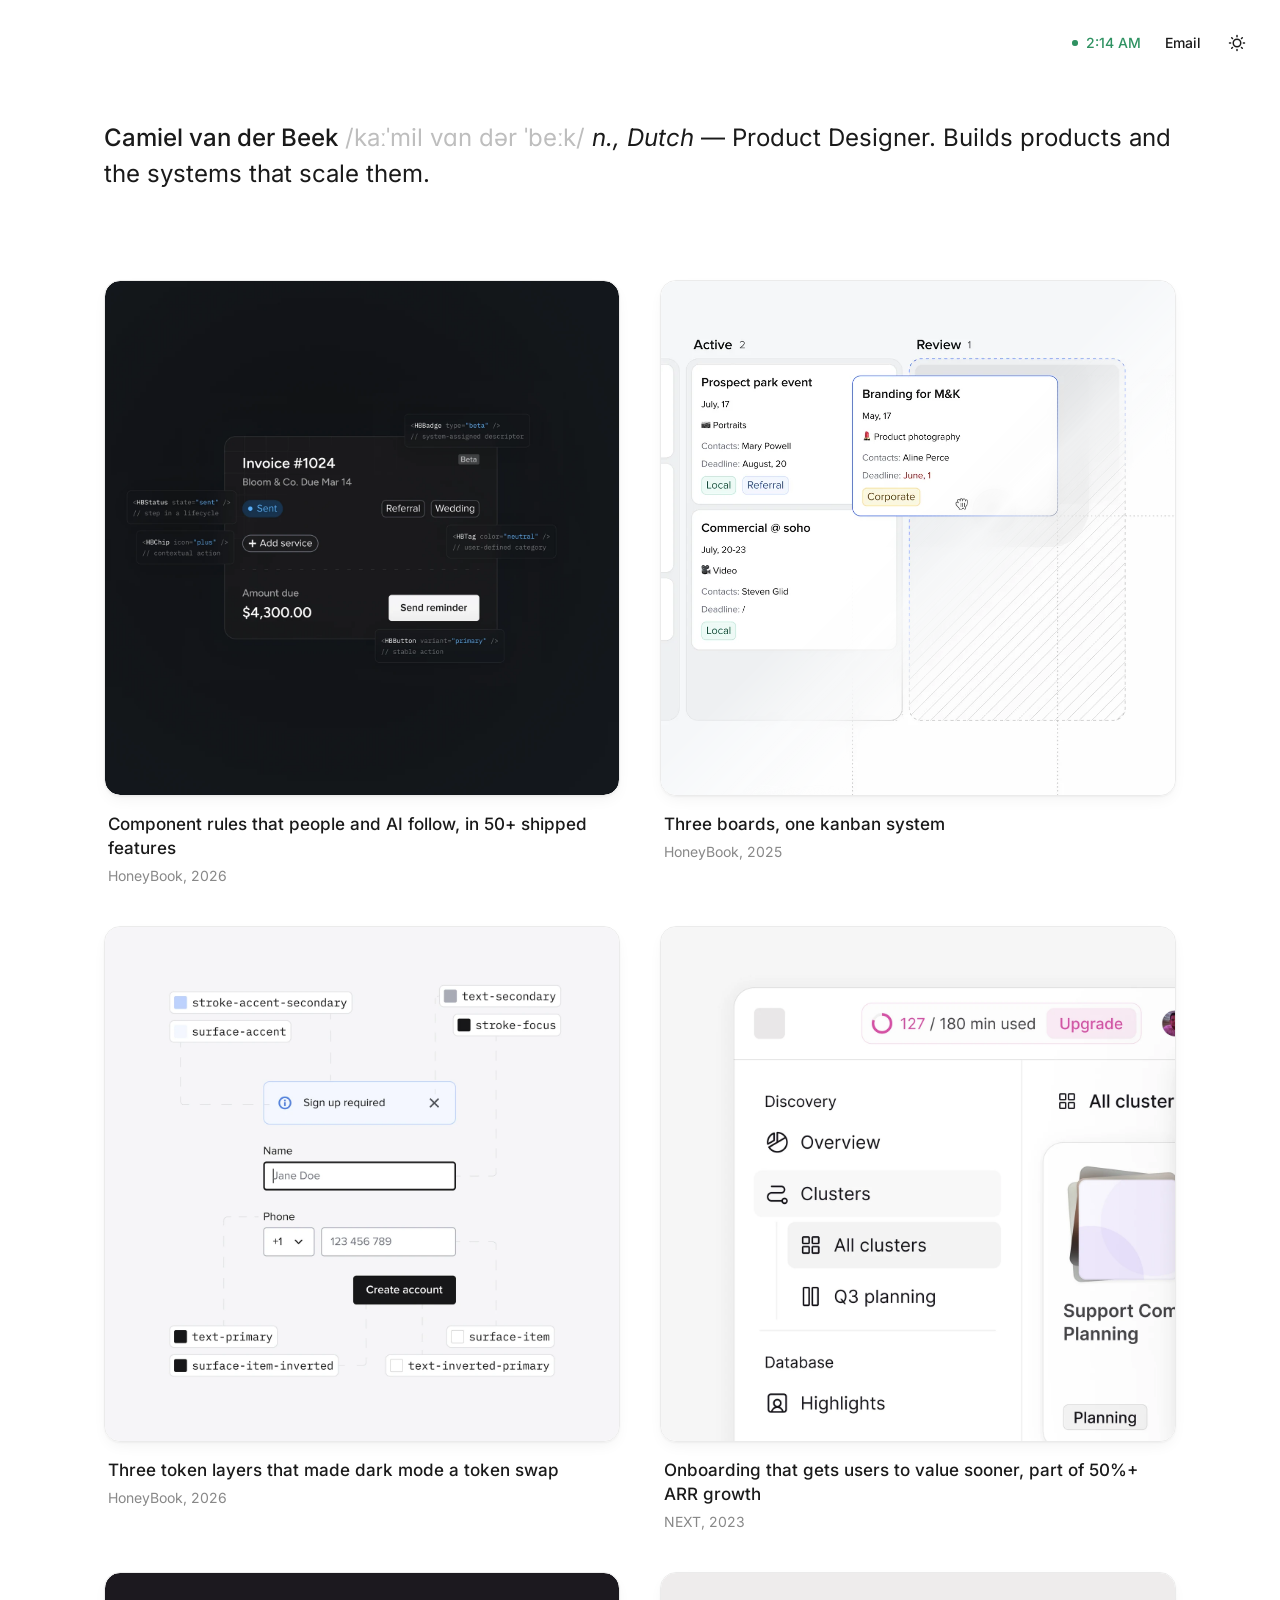
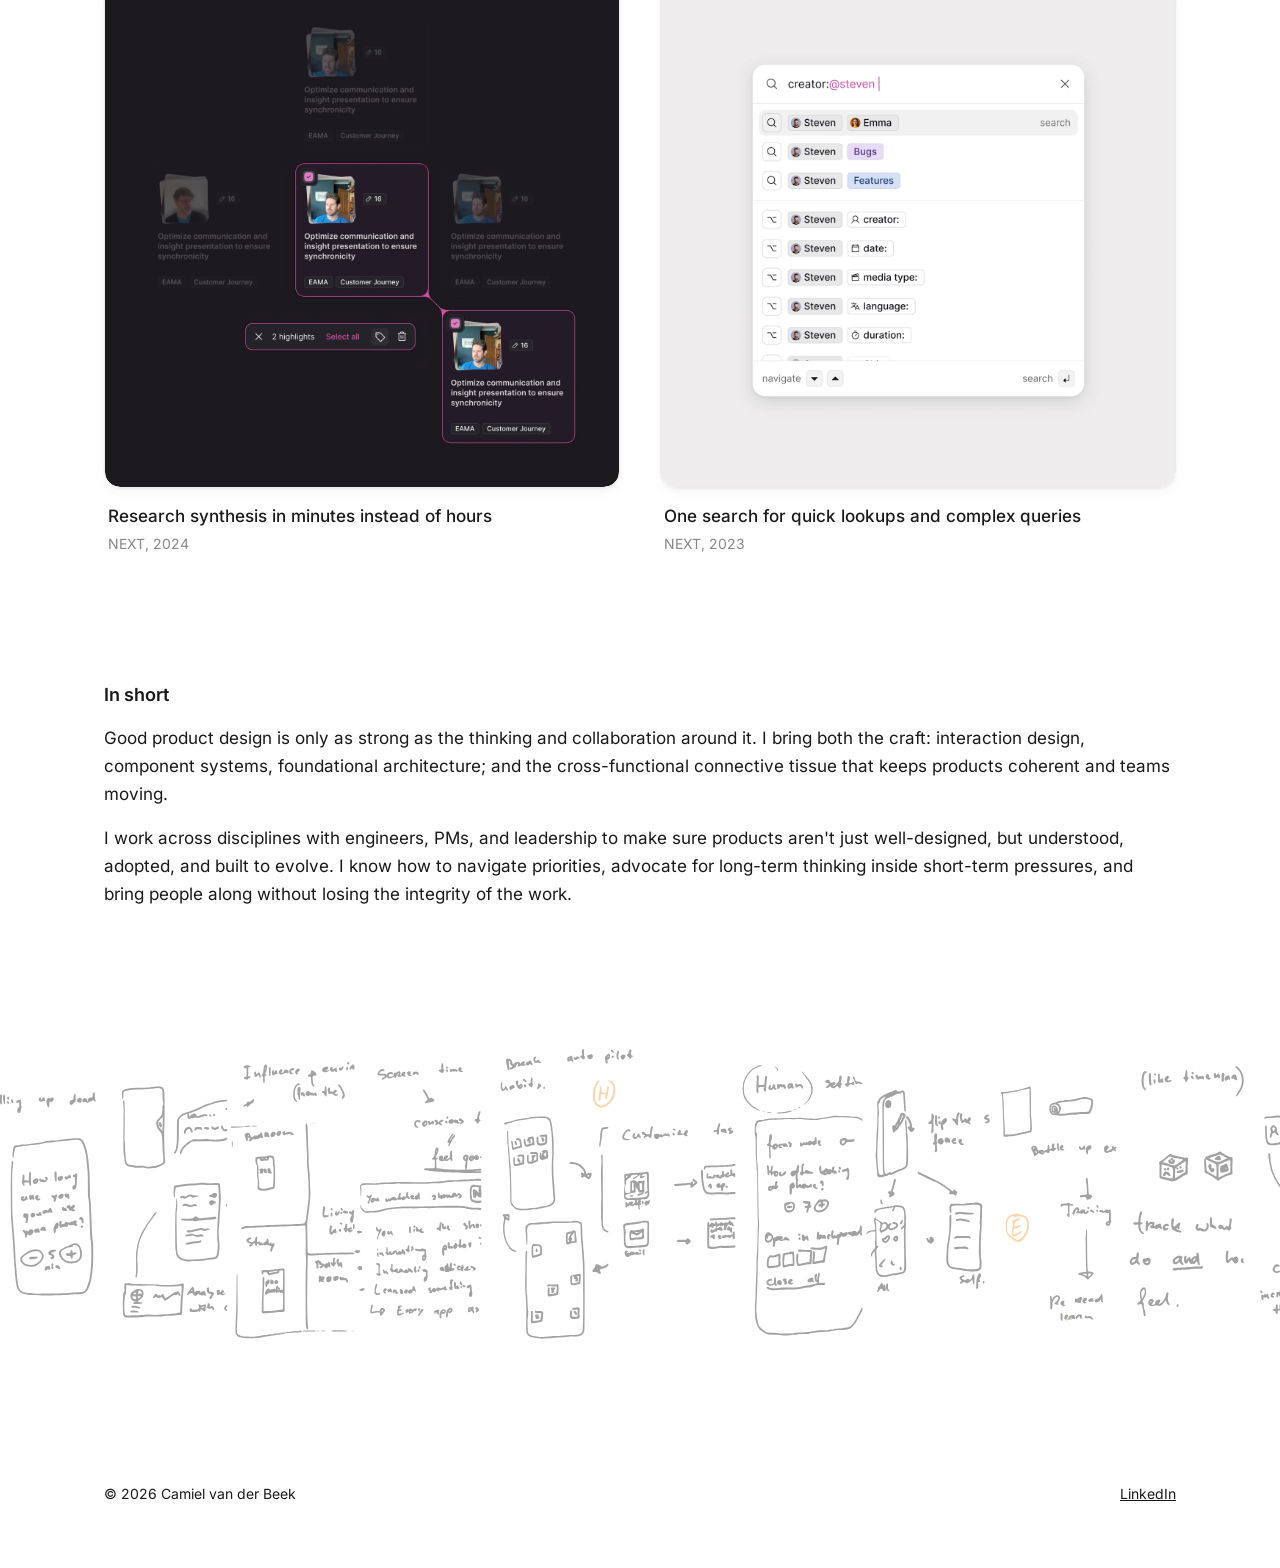
==== index.html @ e173de7c "Use the chip and button roles from the hero image Co-Authored-By: Claude Opus 5.5 <noreply@anthropic" ====
<!DOCTYPE html>
<html lang="en">
<head>
<meta charset="utf-8"/>
<title>Camiel van der Beek — Product Designer</title>
<meta content="Senior Product Designer with 7+ years shipping products and the systems that scale them. Interaction design, component systems, cross-functional craft." name="description"/>
<meta content="Camiel van der Beek — Product Designer" property="og:title"/>
<meta content="Senior Product Designer with 7+ years shipping products and the systems that scale them. Interaction design, component systems, cross-functional craft." property="og:description"/>
<meta content="Camiel van der Beek — Product Designer" property="twitter:title"/>
<meta content="Senior Product Designer with 7+ years shipping products and the systems that scale them. Interaction design, component systems, cross-functional craft." property="twitter:description"/>
<meta property="og:type" content="website"/>
<meta content="summary_large_image" name="twitter:card"/>
<meta content="width=device-width, initial-scale=1" name="viewport"/>
<script>
(() => {
  const storageKey = "camiel-theme";
  let theme = null;
  try {
    theme = window.localStorage.getItem(storageKey);
  } catch (error) {}
  if (theme !== "light" && theme !== "dark") {
    theme = window.matchMedia && window.matchMedia("(prefers-color-scheme: dark)").matches ? "dark" : "light";
  }
  document.documentElement.dataset.theme = theme;
})();
</script>
<link href="styles.css" rel="stylesheet" type="text/css"/>
<link href="custom.css" rel="stylesheet" type="text/css"/>
<link rel="icon" href="data:,"/>
</head>
<body class="core">
<nav class="glass-bar" aria-label="Site">
<div class="time">
<div class="dot">
</div>
<div class="local-time">New York</div>
</div>
<a href="mailto:camielbeek@gmail.com" class="glass-bar-link">Email</a>
<button type="button" class="theme-toggle" data-theme-toggle aria-label="Theme: auto">
<span class="theme-toggle-icon" aria-hidden="true"></span>
</button>
</nav>
<section class="titlesection">
<h1 class="title">
<span class="title-bold">Camiel van der Beek</span> <span class="title-subtle">/kaːˈmil vɑn dər ˈbeːk/</span> <em>n., <span class="dutch-cursor">Dutch</span></em> — Product Designer. Builds products and the systems that scale them.
</h1>
</section>
<section id="work" class="work">
<div class="media-grid" data-portfolio-grid>
<ul class="work-fallback">
<li><strong>Component rules that people and AI follow, in 50+ shipped features</strong> — HoneyBook, 2026</li>
<li><strong>Three boards, one kanban system</strong> — HoneyBook, 2025</li>
<li><strong>Three token layers that made dark mode a token swap</strong> — HoneyBook, 2026</li>
<li><strong>Onboarding that gets users to value sooner, part of 50%+ ARR growth</strong> — NEXT, 2023</li>
<li><strong>Research synthesis in minutes instead of hours</strong> — NEXT, 2024</li>
<li><strong>One search for quick lookups and complex queries</strong> — NEXT, 2023</li>
</ul>
</div>
</section>
<section class="skills">
<h2 class="section-title">In short</h2>
<p class="skills-text">Good product design is only as strong as the thinking and collaboration around it. I bring both the craft: interaction design, component systems, foundational architecture; and the cross-functional connective tissue that keeps products coherent and teams moving.</p>
<p class="skills-text">I work across disciplines with engineers, PMs, and leadership to make sure products aren't just well-designed, but understood, adopted, and built to evolve. I know how to navigate priorities, advocate for long-term thinking inside short-term pressures, and bring people along without losing the integrity of the work.</p>
</section>
<div class="illustrations">
<div class="sketches" role="img" aria-label="Hand-drawn app and digital concept designs and ideas"><span class="sketches-layer sketches-ink"></span><span class="sketches-layer sketches-accent"></span></div>
</div>
<section class="footer">
<div class="my-name">© <span data-current-year>2026</span> Camiel van der Beek<br/>
</div>
<a href="https://www.linkedin.com/in/camielvanderbeek/" target="_blank" class="footer-main-link">LinkedIn</a>
</section>
<figure class="modal-container">
<div class="modal modal-p">
<div class="modal-scrolling-container">
<img src="./images/honeybook-clear-roles.webp" alt="An invoice card built from HBUI components (status, tags, chip, badge and button), each annotated with its code and its role, such as “step in a lifecycle”." class="modal-hero" decoding="async" fetchpriority="low"/>
<h1 class="modal-header">Component rules that people and AI follow, in 50+ shipped features</h1>
<div class="modal-meta"><p class="modal-paragraph"><strong>HoneyBook · 2026 · Senior Product Designer, Design Systems</strong></p><p class="modal-paragraph"><strong>Team:</strong> <mark class="todo">[me + N engineers, N designers]</mark> · <strong>Timeline:</strong> <mark class="todo">[months]</mark> · <strong>Outcome:</strong> 50+ features shipped on the right components, and generated code builds on HBUI instead of public libraries.</p></div>
<h2 class="modal-subheader">The problem</h2>
<p class="modal-paragraph">Vibe coding changed who builds at HoneyBook. PMs prototype, designers open PRs, and LLMs generate UI. That changes what a design system is for: HBUI now serves people and AI alike, and both need it to be unambiguous.</p>
<p class="modal-paragraph">It wasn't. Across the library, components overlapped in look and purpose, with no written meaning behind them. Tags, chips, badges and statuses were the clearest example. People used them interchangeably, and an LLM had no way to tell them apart, so it guessed, or reached for a public library instead. <mark class="todo">[Optional: one concrete example of misuse you saw, e.g. a status rendered as a tag on an invoice.]</mark></p>
<h2 class="modal-subheader">Key decisions</h2>
<img src="./images/honeybook-component-examples.png" loading="lazy" alt="Badge, status, tag, chip and button components shown side by side, each with its own role." class="modal-image"/>
<h3 class="modal-decision">1. Define components by meaning, not by look.</h3>
<p class="modal-paragraph">I mapped every overlapping component by purpose, usage and level of interaction, then gave each a distinct role and contract:</p>
<ul class="modal-list">
<li class="modal-paragraph">A <strong>Badge</strong> is a system-assigned descriptor.</li>
<li class="modal-paragraph">A <strong>Status</strong> is a step in a lifecycle.</li>
<li class="modal-paragraph">A <strong>Tag</strong> is a user-defined category.</li>
<li class="modal-paragraph">A <strong>Chip</strong> is a contextual action.</li>
<li class="modal-paragraph">A <strong>Button</strong> is a stable action.</li>
</ul>
<p class="modal-paragraph">Then we aligned the visuals to match, so each one still feels related but now signals its purpose.</p>
<p class="modal-paragraph"><em>Tradeoff:</em> <mark class="todo">[check]</mark> existing screens had to change to follow the new contracts. <mark class="todo">[How many / how you handled migration.]</mark></p>
<h3 class="modal-decision">2. One source of truth, not two.</h3>
<p class="modal-paragraph">People rely on visuals and AI needs structured text. Writing every guideline twice would double the upkeep and let the two versions drift apart. Instead we restructured the guidelines as data, with one shared format that produces a Storybook page for people and a rules file for agents.</p>
<p class="modal-paragraph"><em>Tradeoff:</em> writing guidelines as structured data is slower than free-form docs. It pays off on every update after.</p>
<h3 class="modal-decision">3. A shared, plain-language vocabulary.</h3>
<p class="modal-paragraph">Rule writing is a human, messy process, even when the output has to be structured. We set ground rules for the writing itself: one vocabulary across components, patterns and guidelines, and images that point at the exact rule they illustrate. That keeps the system readable for anyone, however close they work to it.</p>
<h3 class="modal-decision">4. Accept that patterns don't all fit one shape.</h3>
<p class="modal-paragraph">Components have properties, and patterns have scenarios. They overlap enough to share a common format, but patterns differ heavily from each other. Forcing them into one template would have made the system brittle, so the format flexes where it has to.</p>
<h2 class="modal-subheader">Impact</h2>
<ul class="modal-list">
<li class="modal-paragraph"><strong>50+ features</strong> have shipped on the right components.</li>
<li class="modal-paragraph">Misuse now gets caught in review. <mark class="todo">[Number, e.g. review comments about component misuse dropped from X to Y per month.]</mark></li>
<li class="modal-paragraph">Generated code builds on HBUI instead of public libraries. <mark class="todo">[Number, e.g. share of AI-generated PRs that pass system review on the first try.]</mark></li>
<li class="modal-paragraph"><mark class="todo">[Optional: adoption by PMs and designers who open PRs, or a quote from an engineer.]</mark></li>
</ul>
<h2 class="modal-subheader">What I learned</h2>
<p class="modal-paragraph">AI is here to stay, and so are systems. The work that made HBUI legible to agents (clear roles, plain language, one source of truth) is the same work that made it clearer for people. Systems are built around people, and human language outlasts any tool.</p>
</div>
<div class="iconbutton">
<svg class="icon-in-button" viewBox="0 0 24 24" fill="none" stroke="currentColor" stroke-width="2" stroke-linecap="round" stroke-linejoin="round" aria-hidden="true"><path d="M18.9991 19L5 5.00098"/><path d="M19 5L5.00092 18.999"/></svg>
</div>
</div>
<div class="modal modal-o">
<div class="modal-scrolling-container">
<img src="./images/honeybook-kanban-ui.webp" alt="A HoneyBook pipeline board with Active and Review columns and a project card being dragged between them, drawn half as UI and half as a wireframe." class="modal-hero" decoding="async" fetchpriority="low"/>
<h1 class="modal-header">Three boards, one kanban system</h1>
<div class="modal-meta"><p class="modal-paragraph"><strong>HoneyBook · 2025 · Senior Product Designer</strong></p><p class="modal-paragraph"><strong>Team:</strong> <mark class="todo">[me + N engineers across N domain teams]</mark> · <strong>Timeline:</strong> <mark class="todo">[months]</mark> · <strong>Outcome:</strong> the Pipeline was rebuilt with no custom one-offs, and the same component now serves other domains.</p></div>
<h2 class="modal-subheader">The problem</h2>
<p class="modal-paragraph">The Pipeline is home base for HoneyBook members, but it was an outdated table posing as a pipeline. Projects, contacts and tasks all needed a board, and each was owned by a different team with its own timeline and opinions on how a kanban should work.</p>
<p class="modal-paragraph">Without a shared model, every board would be built from scratch, and inconsistently. The challenge was finding enough common ground to build once, without flattening real differences between domains.</p>
<h2 class="modal-subheader">Key decisions</h2>
<h3 class="modal-decision">1. Columns are just a property.</h3>
<p class="modal-paragraph">Every domain was really visualizing a property value: a project's stage, a task's status, a lead's source. So I designed one system instead of three boards. Nearly any property can define the columns, and moving a card changes that value. Visual continuity keeps that clear while things move.</p>
<p class="modal-paragraph"><em>Tradeoff:</em> a generic model needs more upfront design than one bespoke board. It's what let the other boards reuse the same component.</p>
<h3 class="modal-decision">2. Map card properties by behavior.</h3>
<p class="modal-paragraph">Cards hold both content and interactive parts. I mapped every card property by how it behaves, so interactive elements never clash with content, whichever domain fills the card.</p>
<h3 class="modal-decision">3. Design every interaction state up front.</h3>
<p class="modal-paragraph">Drag, bulk select, sort constraints and columns that can't accept an item were all designed before build, not discovered during QA. <mark class="todo">[Optional: one state that was especially tricky and how you solved it.]</mark></p>
<img src="./images/honeybook-kanban-visual.webp" loading="lazy" alt="Kanban interaction states: dragging a column, dragging an item, and dragging an item into a column with a sort constraint." class="modal-image"/>
<h3 class="modal-decision">4. Defaults first, customization second.</h3>
<p class="modal-paragraph">Flexibility meant three things: sensible defaults for fast shipping, defined pillars for cross-domain coherence, and room for domain-specific content without breaking the system. Any card can be customized, but the design works best with system presets.</p>
<p class="modal-paragraph"><em>Tradeoff:</em> <mark class="todo">[Did a team push for more freedom than the presets allow? If so, how you handled it. Otherwise cut this line.]</mark></p>
<h2 class="modal-subheader">Impact</h2>
<ul class="modal-list">
<li class="modal-paragraph">The Pipeline was rebuilt on the system and shipped with <strong>no custom one-offs</strong> in the code.</li>
<li class="modal-paragraph">Members responded warmly. <mark class="todo">[Number or quote, e.g. a satisfaction score, usage, or a member quote.]</mark></li>
<li class="modal-paragraph">The same component now serves other domains: <mark class="todo">[which ones]</mark>.</li>
<li class="modal-paragraph"><mark class="todo">[Optional: build time for the next board vs the first.]</mark></li>
</ul>
<h2 class="modal-subheader">What I learned</h2>
<p class="modal-paragraph">The best systems work often starts as product work. Finding the one idea that the domains shared (columns as a property) did more than any amount of visual alignment could have.</p>
</div>
<div class="iconbutton">
<svg class="icon-in-button" viewBox="0 0 24 24" fill="none" stroke="currentColor" stroke-width="2" stroke-linecap="round" stroke-linejoin="round" aria-hidden="true"><path d="M18.9991 19L5 5.00098"/><path d="M19 5L5.00092 18.999"/></svg>
</div>
</div>
<div class="modal modal-q">
<div class="modal-scrolling-container">
<img src="./images/honeybook-tokenization-light.webp" alt="Light mode: a sign-up form with each color labeled by its semantic token, such as text-primary, surface-accent and stroke-focus." class="modal-hero theme-light-only" decoding="async" fetchpriority="low"/><img src="./images/honeybook-tokenization-dark.webp" alt="Dark mode: the same sign-up form and semantic tokens, with dark values swapped in." class="modal-hero theme-dark-only" decoding="async" fetchpriority="low"/>
<h1 class="modal-header">Three token layers that made dark mode a token swap</h1>
<div class="modal-meta"><p class="modal-paragraph"><strong>HoneyBook · 2026 · Senior Product Designer, Design Systems</strong></p><p class="modal-paragraph"><strong>Team:</strong> <mark class="todo">[me + N engineers]</mark> · <strong>Timeline:</strong> <mark class="todo">[months]</mark> · <strong>Outcome:</strong> light and dark mode run on the same components, with accessibility built into the foundation.</p></div>
<h2 class="modal-subheader">The problem</h2>
<p class="modal-paragraph">The foundations under a design system decide how far it can scale. At HoneyBook, visual decisions lived in too many places: <mark class="todo">[hardcoded values / one-off colors / per-component overrides — pick what's true]</mark>. Every theme change or contrast fix meant hunting through components, and dark mode would have meant designing much of the product twice.</p>
<p class="modal-paragraph">The question was how to set up tokens that improve scale without making the system harder to understand or adopt.</p>
<h2 class="modal-subheader">Key decisions</h2>
<h3 class="modal-decision">1. Three layers, with strict rules about who uses what.</h3>
<ul class="modal-list">
<li class="modal-paragraph"><strong>Primitives</strong> hold raw values, such as <mark class="todo">[e.g. blue-600]</mark>.</li>
<li class="modal-paragraph"><strong>Semantic tokens</strong> name those values by purpose, such as secondary text or an accent surface.</li>
<li class="modal-paragraph"><strong>Components</strong> only ever use semantic tokens. Never primitives, never raw values.</li>
</ul>
<p class="modal-paragraph"><em>Tradeoff:</em> the strict rule adds a step when someone needs a new color. That step is the point: it forces a conversation about purpose before a new value enters the system.</p>
<h3 class="modal-decision">2. Name tokens by purpose, not appearance.</h3>
<p class="modal-paragraph"><code>text-primary</code>, <code>surface-accent</code>, <code>stroke-focus</code> say what a color is for, not what it looks like. That's what makes theming possible: the purpose stays the same in dark mode, and only the value changes. <mark class="todo">[Optional: your naming pattern, e.g. category-role-state.]</mark></p>
<h3 class="modal-decision">3. Put accessibility in the foundation.</h3>
<p class="modal-paragraph">Contrast is checked at the token level, not patched per component. If every text and surface pairing passes <mark class="todo">[WCAG AA]</mark>, every component built on them inherits it. <mark class="todo">[How you checked: tooling, manual audit, contrast matrix.]</mark></p>
<h3 class="modal-decision">4. Map before migrating.</h3>
<p class="modal-paragraph">I started by mapping the layers beneath the UI: where consistency matters most, where change is most likely, and where values were already drifting. <mark class="todo">[What the audit found, e.g. X unique colors reduced to Y primitives and Z semantic tokens.]</mark></p>
<h2 class="modal-subheader">Impact</h2>
<ul class="modal-list">
<li class="modal-paragraph">Light and dark mode are a token swap: same components, different values.</li>
<li class="modal-paragraph"><mark class="todo">[Number, e.g. X hardcoded values replaced, or Y unique colors consolidated into Z tokens.]</mark></li>
<li class="modal-paragraph"><mark class="todo">[Time or effort saved, e.g. a theme change that used to take days now takes one file change.]</mark></li>
<li class="modal-paragraph">The same structure is what lets the system scale to <mark class="todo">[new surfaces / brands / AI-generated code]</mark>, because there's one place to change a decision.</li>
</ul>
<h2 class="modal-subheader">What I learned</h2>
<p class="modal-paragraph">Foundations work is invisible, but it shapes everything that comes after. A strong token structure makes design decisions easier to change, scale and keep aligned across teams.</p>
<p class="modal-paragraph"><em>Live demo idea:</em> this site's own theme toggle could run on the same three-layer structure, and the case study could link to it.</p>
</div>
<div class="iconbutton">
<svg class="icon-in-button" viewBox="0 0 24 24" fill="none" stroke="currentColor" stroke-width="2" stroke-linecap="round" stroke-linejoin="round" aria-hidden="true"><path d="M18.9991 19L5 5.00098"/><path d="M19 5L5.00092 18.999"/></svg>
</div>
</div>
<div class="modal modal-a">
<div class="modal-scrolling-container">
<img src="./images/next-value-gap.webp" alt="The NEXT app with its side navigation and a usage meter reading 127 of 180 minutes used, next to an Upgrade button." class="modal-hero" decoding="async" fetchpriority="low"/>
<h1 class="modal-header">Onboarding that gets users to value sooner, part of 50%+ ARR growth</h1>
<div class="modal-meta"><p class="modal-paragraph"><strong>NEXT · 2023 · <mark class="todo">[your title at NEXT]</mark></strong></p><p class="modal-paragraph"><strong>Team:</strong> <mark class="todo">[me + PM + N engineers]</mark> · <strong>Timeline:</strong> <mark class="todo">[weeks/months]</mark> · <strong>Outcome:</strong> more new users uploaded their own data early, and the upgrade prompt became a steady source of sales conversations.</p></div>
<h2 class="modal-subheader">The problem</h2>
<p class="modal-paragraph">NEXT helps product teams turn customer research into what to build next. New users signed up, but many never reached the moment where the product proved its value: seeing insights from their own research. Without that moment, upgrading rarely made sense to them.</p>
<p class="modal-paragraph">At the same time, NEXT shipped features every week, so the structure kept growing and the product got harder to navigate for someone new.</p>
<h2 class="modal-subheader">Key decisions</h2>
<p class="modal-paragraph">I tested three ideas in fast iterations:</p>
<h3 class="modal-decision">1. Show the process the way teams work.</h3>
<p class="modal-paragraph">A vertical view of the research process (<mark class="todo">[check steps: collect, highlight, cluster…]</mark>) mirrors how teams actually work. It became the side navigation, with results brought forward for impact-driven PMs. The vertical menu also made room for tailored data views, which turned out to be invaluable for customers.</p>
<p class="modal-paragraph"><em>Tradeoff:</em> moving the navigation touched every part of the product, at a company releasing weekly. <mark class="todo">[How you staged the rollout.]</mark></p>
<h3 class="modal-decision">2. Always invite users to add their own data.</h3>
<p class="modal-paragraph">Seeing the product is one thing. Seeing your own research in it is what proves the value. Every new user now sees a clear starting point that invites them to upload their own research.</p>
<h3 class="modal-decision">3. Put the upgrade where the value is.</h3>
<p class="modal-paragraph">A visible usage meter (for example, 127 of 180 minutes used) sits next to an Upgrade button, right where users see the value. The incentive shows up at the moment it makes sense.</p>
<h2 class="modal-subheader">Impact</h2>
<ul class="modal-list">
<li class="modal-paragraph">More new users uploaded their own data early on. <mark class="todo">[Number, e.g. activation rose from X% to Y%.]</mark></li>
<li class="modal-paragraph">The upgrade prompt became a steady source of sales conversations. <mark class="todo">[Number, e.g. X sales conversations per month.]</mark></li>
<li class="modal-paragraph">This work was part of NEXT's <strong>50%+ ARR growth</strong> over <mark class="todo">[period]</mark>. <mark class="todo">[One honest line on how much of it, e.g. "alongside pricing and sales changes."]</mark></li>
<li class="modal-paragraph">The new structure simplified the platform's mental model and led to less confusion. <mark class="todo">[Optional: support tickets or user feedback.]</mark></li>
</ul>
<h2 class="modal-subheader">What I learned</h2>
<p class="modal-paragraph">This design grew out of small concepts made over a long time. When a vision is clear, ideas can come from anywhere, and the work is capturing them and bringing them together at the right moment.</p>
</div>
<div class="iconbutton">
<svg class="icon-in-button" viewBox="0 0 24 24" fill="none" stroke="currentColor" stroke-width="2" stroke-linecap="round" stroke-linejoin="round" aria-hidden="true"><path d="M18.9991 19L5 5.00098"/><path d="M19 5L5.00092 18.999"/></svg>
</div>
</div>
<div class="modal modal-e">
<div class="modal-scrolling-container">
<img src="./images/next-research-patterns.webp" alt="Customer interview highlight cards, two of them selected and linked into a cluster, with a “2 highlights” action bar." class="modal-hero" decoding="async" fetchpriority="low"/>
<h1 class="modal-header">Research synthesis in minutes instead of hours</h1>
<p class="modal-paragraph">NEXT turns large research datasets into patterns teams can act on: collect data, highlight what matters, and cluster it into insights. My goal was to let people focus on what their data says, not on organizing it.</p>
<p class="modal-paragraph">Actions appear only when they&#x27;re useful: selecting highlights reveals grouping actions right where people expect them. A live cluster preview lets people add insights without memorizing every pattern, and faces and images make text-heavy research easier to scan. Insights connect to business metrics in interactive charts, built around how customers already report.</p>
<p class="modal-paragraph">Pattern finding became something people discover naturally, and teams could prioritize their biggest opportunities first.</p>
</div>
<div class="iconbutton">
<svg class="icon-in-button" viewBox="0 0 24 24" fill="none" stroke="currentColor" stroke-width="2" stroke-linecap="round" stroke-linejoin="round" aria-hidden="true"><path d="M18.9991 19L5 5.00098"/><path d="M19 5L5.00092 18.999"/></svg>
</div>
</div>
<div class="modal modal-c">
<div class="modal-scrolling-container">
<img src="./images/next-dataset-search.webp" alt="NEXT’s search with the query creator:@steven, suggesting combined filters such as Steven and Emma or Steven and Bugs, plus more filters like date, media type, language and duration." class="modal-hero" decoding="async" fetchpriority="low"/>
<h1 class="modal-header">One search for quick lookups and complex queries</h1>
<p class="modal-paragraph">Research bases hold huge amounts of data with countless properties. Search is a simple idea but a difficult reality: it had to handle complex queries while staying approachable.</p>
<p class="modal-paragraph">I studied familiar patterns like Spotlight and ⌘K menus, then defined NEXT&#x27;s own use cases with engineering. The search supports syntax for power users, like &quot;creator:&quot; and &quot;date:&quot;, while chips show categories and values visually, so nobody has to learn the syntax.</p>
<p class="modal-paragraph">One search now handles both quick lookups and complex queries. Nearly every decision had a real technical cost, so each one is backed by a clear UX rationale.</p>
</div>
<div class="iconbutton">
<svg class="icon-in-button" viewBox="0 0 24 24" fill="none" stroke="currentColor" stroke-width="2" stroke-linecap="round" stroke-linejoin="round" aria-hidden="true"><path d="M18.9991 19L5 5.00098"/><path d="M19 5L5.00092 18.999"/></svg>
</div>
</div>
<div class="overlay"></div>
</figure>
<script src="./scripts/work-data.js" defer></script>
<script src="./scripts/render-work.js" defer></script>
<script src="./scripts/kanban-drag.js" defer></script>
<script src="./scripts/nyc-time.js" defer></script>
<script src="./scripts/current-year.js" defer></script>
<script src="./scripts/modal.js" defer></script>
<script src="./scripts/theme-toggle.js" defer></script>
<script src="./scripts/glass-bar.js" defer></script>
<script src="./scripts/dutch-cursor.js" defer></script>
<script src="./scripts/tokenization-visual.js" defer></script>
</body>
</html>
---- styles.css ----
html {
  -webkit-text-size-adjust: 100%;
  -ms-text-size-adjust: 100%;
  font-family: sans-serif;
}

body {
  margin: 0;
}

 details, figure, footer, header, main, menu, nav, section {
  display: block;
}

[hidden] {
  display: none;
}

a {
  background-color: #0000;
}

a:active, a:hover {
  outline: 0;
}

b, strong {
  font-weight: bold;
}

h1 {
  margin: .67em 0;
  font-size: 2em;
}

small {
  font-size: 80%;
}

img {
  border: 0;
}

svg:not(:root) {
  overflow: hidden;
}

code {
  font-family: monospace;
  font-size: 1em;
}

button, input, select, textarea {
  color: inherit;
  font: inherit;
  margin: 0;
}

button {
  overflow: visible;
}

button, select {
  text-transform: none;
}

button, html input[type="button"], input[type="reset"] {
  -webkit-appearance: button;
  cursor: pointer;
}

button[disabled], html input[disabled] {
  cursor: default;
}

button::-moz-focus-inner, input::-moz-focus-inner {
  border: 0;
  padding: 0;
}

input {
  line-height: normal;
}

input[type="search"] {
  -webkit-appearance: none;
}

input[type="search"]::-webkit-search-cancel-button, input[type="search"]::-webkit-search-decoration {
  -webkit-appearance: none;
}

textarea {
  overflow: auto;
}

* {
  box-sizing: border-box;
}

html {
  height: 100%;
}

body {
  color: #333;
  background-color: #fff;
  min-height: 100%;
  margin: 0;
  font-family: Arial, sans-serif;
  font-size: 14px;
  line-height: 20px;
}

img {
  vertical-align: middle;
  max-width: 100%;
  display: inline-block;
}

h1, h2 {
  margin-bottom: 10px;
  font-weight: bold;
}

h1 {
  margin-top: 20px;
  font-size: 38px;
  line-height: 44px;
}

h2 {
  margin-top: 20px;
  font-size: 32px;
  line-height: 36px;
}

p {
  margin-top: 0;
  margin-bottom: 10px;
}

figure {
  margin: 0 0 10px;
}

ul {
  margin-top: 0;
  margin-bottom: 10px;
  padding-left: 40px;
}

button, [type="button"], [type="reset"] {
  cursor: pointer;
  -webkit-appearance: button;
  border: 0;
}

:root {
  --white: white;
  --content-primary: #1a1a1a;
  --border: #f9f9f9;
  --jasmine-40: #e0d0f9;
  --jasmine-10: #f3f0f8;
  --content-tertiary: #bebebe;
  --sunglow: #f8d447;
  --eucalyptus: #2f9262;
  --jasmine: #9250ff;
  --content-secondary: #888;
  --wedding-sea-mist: #c9d5d1;
  --wedding-forest-green: #002318;
  --wedding-pale-copper: #db956a;
  --wedding-sage-green: #7b9382;
  --wedding-champagne: #f3ede2;
  --sunglow-40: #fceaa3;
  --sunglow-10: #fff8e1;
  --eucalyptus-40: #a3cfb7;
  --eucalyptus-10: #f1f8f0;
}

body {
  background-color: var(--white);
  color: var(--content-primary);
  font-family: system-ui, -apple-system, BlinkMacSystemFont, Segoe UI, Roboto, Oxygen, Ubuntu, Cantarell, Fira Sans, Droid Sans, Helvetica Neue, sans-serif;
  font-size: 14px;
  line-height: 20px;
  overflow: hidden;
}

.footer {
  grid-column-gap: 16px;
  grid-row-gap: 16px;
  background-color: #fff;
  flex-flow: row;
  justify-content: space-between;
  align-items: center;
  padding: 64px;
  display: flex;
}

.footer-links {
  grid-column-gap: 32px;
  grid-row-gap: 32px;
  flex-flow: row;
  flex: 1;
  justify-content: flex-end;
  align-items: flex-start;
  display: flex;
}

.footer-links.hidden {
  display: none;
}

.menu {
  z-index: 5;
  border: 1px solid var(--border);
  -webkit-backdrop-filter: blur(16px);
  backdrop-filter: blur(16px);
  background-color: #fffc;
  border-radius: 16px;
  flex-direction: row;
  justify-content: space-between;
  align-items: center;
  height: 78px;
  margin-top: 16px;
  margin-left: 16px;
  margin-right: 16px;
  padding: 14px 16px 14px 8px;
  font-family: system-ui, -apple-system, BlinkMacSystemFont, Segoe UI, Roboto, Oxygen, Ubuntu, Cantarell, Fira Sans, Droid Sans, Helvetica Neue, sans-serif;
  display: flex;
  position: fixed;
  inset: 0% 0 auto;
}

.menu.links {
  grid-column-gap: 40px;
  -webkit-backdrop-filter: none;
  backdrop-filter: none;
  background-color: #0000;
  justify-content: center;
  height: auto;
  position: static;
}

.menu.hidden {
  display: none;
}

.text {
  color: #5f596d;
  letter-spacing: -.02em;
  text-transform: uppercase;
  margin-top: 0;
  margin-bottom: 0;
  font-size: 10px;
  font-weight: 500;
  line-height: 12px;
}

.body {
  background-color: var(--white);
  color: var(--content-primary);
  width: 100%;
  margin-bottom: 0;
  font-family: system-ui, -apple-system, BlinkMacSystemFont, Segoe UI, Roboto, Oxygen, Ubuntu, Cantarell, Fira Sans, Droid Sans, Helvetica Neue, sans-serif;
  line-height: 24px;
  overflow: hidden;
}

.body.small {
  color: var(--content-tertiary);
  font-size: 12px;
  line-height: 16px;
}

.image {
  object-fit: cover;
  object-position: 50% 0%;
  flex: 1;
  max-width: 100%;
  height: 400px;
}

.button {
  grid-column-gap: 6px;
  background-color: var(--border);
  color: var(--content-primary);
  cursor: pointer;
  border: .5px solid #1a1a1a33;
  border-radius: 8px;
  justify-content: center;
  align-items: center;
  padding: 8px 16px;
  font-weight: 500;
  line-height: 20px;
  text-decoration: none;
  transition: all .1s, background-color .1s, padding .1s;
  display: flex;
  box-shadow: inset 0 -1px 0 1px #1a1a1a1a, 0 0 0 1px #1a1a1a0d;
}

.button:hover {
  background-image: linear-gradient(#1a1a1a0d, #1a1a1a0d);
}

.button:active {
  box-shadow: inset 0 0 0 1px #1a1a1a1a, 0 0 0 1px #1a1a1a0d;
}

.button.secondary {
  color: #5f596c;
  background-color: #0000;
  border-color: #5f596c;
  flex-wrap: nowrap;
  min-width: 120px;
  height: 40px;
  transition: padding .2s;
}

.button.secondary:hover {
  background-color: #f2f0f8;
  padding-bottom: 10px;
}

.button.secondary:focus-visible {
  outline-offset: 0px;
  outline: 3px solid #4d00ff66;
}

.button.small {
  z-index: 4;
  height: 32px;
  padding: 8px 12px;
  position: static;
}

.button.small:hover {
  padding-bottom: 10px;
}

.button.toggle {
  border: 1px solid var(--border);
  background-color: var(--white);
  color: var(--content-primary);
  width: 40px;
  padding-left: 12px;
  padding-right: 12px;
  display: none;
}

.button.toggle:hover {
  background-color: var(--border);
  padding-bottom: 12px;
}

.container {
  grid-row-gap: 24px;
  flex-direction: column;
  order: 1;
  justify-content: center;
  align-items: center;
  max-width: 1200px;
  height: 100%;
  margin-top: auto;
  margin-bottom: auto;
  display: flex;
  position: static;
}

 .textarea {
  margin-bottom: 8px;
}

.section {
  background-color: #0000;
  padding: 80px 64px;
}

.section.footer {
  background-color: var(--sunglow);
  border-style: none;
  display: block;
}

.link {
  color: var(--content-primary);
  border-bottom: 0 #000;
  text-decoration: none;
  transition: transform .2s;
}

.link:hover {
  border-bottom: 1px solid var(--content-primary);
  margin-bottom: -1px;
}

.link.hidden {
  display: none;
}

.grid {
  grid-column-gap: 16px;
  grid-row-gap: 16px;
  border-bottom: 1px solid #d6d6d6;
  grid-template-rows: auto;
  grid-template-columns: 1fr .25fr;
  grid-auto-columns: 1fr;
  margin-top: 10px;
  margin-bottom: 10px;
  padding-bottom: 5px;
  display: grid;
}

.columns {
  max-width: 1200px;
  margin-left: auto;
  margin-right: auto;
  display: block;
}

.tag {
  text-transform: uppercase;
  font-size: 10px;
  font-weight: 500;
  line-height: 12px;
}

.gif {
  border-radius: 8px;
  width: 100%;
  height: 100%;
}

.base {
  font-family: system-ui, -apple-system, BlinkMacSystemFont, Segoe UI, Roboto, Oxygen, Ubuntu, Cantarell, Fira Sans, Droid Sans, Helvetica Neue, sans-serif;
}

.icon {
  justify-content: center;
  align-self: center;
  align-items: center;
  width: 24px;
  height: 24px;
  display: flex;
}

.icon.small {
  width: 16px;
  height: 16px;
}

.div {
  grid-row-gap: 24px;
  flex-direction: column;
  align-items: flex-start;
  max-width: 360px;
  display: flex;
}

.overlay {
  -webkit-backdrop-filter: blur(1.5px);
  backdrop-filter: blur(1.5px);
  background-color: #1a1a1a0d;
  display: flex;
  position: absolute;
  inset: 0%;
}

.core {
  padding-top: 100px;
  font-family: Inter, sans-serif;
  font-size: 16px;
  line-height: 175%;
  overflow: visible;
}

.person {
  grid-column-gap: 12px;
  grid-row-gap: 12px;
  object-fit: fill;
  align-items: center;
  display: flex;
}

.name {
  color: var(--content-primary);
  font-size: 14px;
  font-weight: 500;
  line-height: 130%;
}

.role {
  opacity: .4;
  font-size: 13px;
  font-weight: 500;
  line-height: 130%;
}

.role.hidden {
  display: none;
}

.dot {
  background-color: var(--eucalyptus);
  outline-offset: 0px;
  border-radius: 6px;
  outline: 3px solid #2f926233;
  width: 6px;
  height: 6px;
}

.local-time {
  color: var(--eucalyptus);
  font-size: 15px;
  font-weight: 500;
}

.time {
  grid-column-gap: 8px;
  grid-row-gap: 8px;
  justify-content: flex-end;
  align-items: center;
  display: flex;
}

.title {
  flex: 1;
  margin-top: 0;
  margin-bottom: 0;
  font-size: 32px;
  font-weight: 400;
  line-height: 175%;
}

.title-bold {
  font-weight: 600;
}

.title-subtle {
  color: var(--content-tertiary);
  font-weight: 400;
}

.titlesection {
  grid-column-gap: 16px;
  grid-row-gap: 16px;
  flex-flow: column;
  justify-content: flex-start;
  align-items: flex-start;
  padding: 64px;
  display: flex;
}

.divider {
  background-color: var(--content-primary);
  opacity: .12;
  flex: 1;
  height: .5px;
}

.work {
  grid-column-gap: 40px;
  grid-row-gap: 40px;
  flex-flow: column;
  justify-content: space-between;
  align-items: center;
  padding: 60px;
  display: flex;
}

.media-grid {
  grid-column-gap: 40px;
  grid-row-gap: 40px;
  flex-flow: wrap;
  grid-template-rows: auto auto;
  grid-template-columns: minmax(360px, 720px) minmax(360px, 720px);
  grid-auto-columns: 1fr;
  place-items: center;
  max-width: 100%;
  margin-left: 0;
  margin-right: 0;
  padding: 4px;
  display: grid;
}

.section-title {
  letter-spacing: -.2px;
  margin-top: 0;
  margin-bottom: 0;
  font-weight: 600;
  line-height: 150%;
}

.skills {
  grid-column-gap: 40px;
  grid-row-gap: 40px;
  flex-flow: column;
  justify-content: flex-start;
  align-items: flex-start;
  padding: 64px;
  display: flex;
}

.skills-text {
  color: var(--content-primary);
  margin-bottom: 0;
}

.my-name {
  line-height: 130%;
}

.footer-main-link {
  color: var(--content-primary);
  text-align: right;
  line-height: 130%;
}

.footer-main-link:hover {
  opacity: .7;
}

.footer-main-link.secondary {
  opacity: .7;
  text-decoration: none;
}

.illustrations {
  margin-top: 64px;
  margin-bottom: 64px;
  display: flex;
  overflow: hidden;
}

.illustrations-image {
  opacity: .4;
  object-fit: cover;
  width: 100%;
  min-height: 320px;
}

.modal-container {
  z-index: 10;
  grid-column-gap: 40px;
  grid-row-gap: 40px;
  background-color: #0000001a;
  flex-flow: column;
  justify-content: center;
  align-items: center;
  width: 100%;
  height: 100%;
  margin-bottom: 0;
  display: flex;
  position: fixed;
  inset: 0%;
}

.modal-container.hidden {
  display: none;
}

.modal {
  z-index: 2;
  background-color: #fff;
  border: 1px solid #0003;
  border-radius: 30px;
  flex-flow: column;
  flex: 1;
  justify-content: flex-start;
  align-items: flex-start;
  width: 90vw;
  max-width: 960px;
  max-height: 90vh;
  margin: auto;
  padding: 0;
  display: flex;
  position: fixed;
  overflow: hidden;
  box-shadow: 0 6px 40px #0003;
}

.modal.modal-a {
  justify-content: flex-start;
  align-items: flex-start;
  display: none;
}

 .modal.modal-c, .modal.modal-d, .modal.modal-e, .modal.modal-o, .modal.modal-l, .modal.modal-i {
  display: none;
}

.iconbutton {
  -webkit-backdrop-filter: blur(3px);
  backdrop-filter: blur(3px);
  cursor: pointer;
  background-color: #1a1a1a1a;
  border: 1px solid #0000001a;
  border-radius: 50%;
  justify-content: center;
  align-items: center;
  padding: 16px;
  transition: all .1s;
  display: flex;
  position: absolute;
  inset: 32px 32px auto auto;
}

.iconbutton:hover {
  background-color: #1a1a1a26;
}

.iconbutton:active {
  -webkit-backdrop-filter: blur(3px);
  backdrop-filter: blur(3px);
  transform: scale(.9);
  box-shadow: inset 0 0 0 1px #0000001a;
}

.item {
  aspect-ratio: 1;
  perspective: 1000px;
  cursor: pointer;
  object-fit: contain;
  width: 100%;
  min-height: 360px;
}

.item-wrapper {
  perspective: 1000px;
  border: 6px solid #fff;
  border-radius: 16px;
  justify-content: center;
  align-items: center;
  width: 100%;
  height: 100%;
  display: flex;
  position: relative;
  overflow: hidden;
  transform: rotate(0);
  box-shadow: 0 1px 6px 1px #0000001a;
}

.item-front {
  background-position: 0 0;
  background-size: contain;
  border-radius: 10px;
  position: absolute;
  inset: 0%;
}

.item-front.search {
  background-image: url("./images/next-dataset-search.webp");
}








.item-front.tokenization-prep {
  background-image: url("./images/honeybook-tokenization-prep.webp");
}

.item-title-container {
  border-radius: 10px;
  justify-content: flex-start;
  align-items: flex-start;
  padding: 12px 16px;
  display: flex;
  position: absolute;
  inset: 0% 0% auto;
  overflow: hidden;
}

.item-title {
  color: var(--white);
  font-size: 14px;
  line-height: 150%;
}

.item-bottom-container {
  border-radius: 10px;
  justify-content: space-between;
  align-items: flex-end;
  padding: 12px 16px;
  display: flex;
  position: absolute;
  inset: auto 0% 0%;
  overflow: hidden;
}

.item-client, .item-year {
  color: #fff9;
  font-size: 14px;
  line-height: 150%;
}

.modal-header {
  margin-top: 0;
  margin-bottom: 16px;
  font-size: 40px;
  font-weight: 600;
  line-height: 150%;
}

.modal-subheader {
  margin-top: 24px;
  margin-bottom: 16px;
  font-size: 28px;
  font-weight: 600;
  line-height: 150%;
}

.modal-paragraph {
  margin-bottom: 16px;
  font-size: 18px;
}

.modal-image {
  border-radius: 20px;
  margin-top: 16px;
  margin-bottom: 16px;
}

.modal-scrolling-container {
  flex-flow: column;
  justify-content: flex-start;
  align-items: flex-start;
  padding: 80px;
  display: flex;
  overflow: auto;
}

.image-13 {
  object-fit: cover;
  border-radius: 16px;
  margin-top: 8px;
}

@media screen and (min-width: 1440px) {
  .footer, .titlesection, .work {
    max-width: 1440px;
    margin-left: auto;
    margin-right: auto;
  }

  .media-grid {
    grid-column-gap: 40px;
    grid-row-gap: 40px;
    grid-template-rows: auto auto;
    grid-template-columns: minmax(360px, 720px) minmax(360px, 720px) 1fr;
    grid-auto-columns: 1fr;
    justify-content: center;
    align-items: flex-start;
    display: flex;
  }

   .skills {
    max-width: 1440px;
    margin-left: auto;
    margin-right: auto;
  }

  .item {
    flex: 1;
    min-width: 360px;
  }
}

@media screen and (max-width: 991px) {
  .footer {
    padding: 24px;
  }

  .footer-links {
    align-items: center;
  }

  .menu {
    opacity: 1;
    -webkit-backdrop-filter: blur(10px);
    backdrop-filter: blur(10px);
    background-color: #ffffffe6;
    justify-content: space-between;
    align-items: center;
    width: auto;
    max-width: none;
    margin-top: 16px;
    padding: 8px 16px 8px 8px;
    inset: 0% 0% auto;
  }

  .menu.links {
    align-items: center;
    width: auto;
  }

  .container {
    max-width: none;
  }

  .section {
    padding-left: 32px;
    padding-right: 32px;
  }

  .media-grid {
    flex-flow: column;
    width: 100%;
    display: flex;
  }
}

@media screen and (max-width: 767px) {
  .footer {
    justify-content: space-between;
    align-items: center;
    padding-left: 32px;
    padding-right: 32px;
  }

  .footer-links {
    display: none;
  }

  .menu {
    grid-column-gap: 16px;
    height: auto;
    margin-top: 12px;
    margin-left: 12px;
    margin-right: 12px;
    padding-right: 16px;
  }

  .menu.links {
    grid-column-gap: 16px;
    display: none;
  }

  .image {
    max-width: 320px;
    height: 240px;
  }

  .button.toggle {
    display: flex;
  }

  .section {
    min-width: 100vw;
    margin-bottom: 0;
    padding-left: 16px;
    padding-right: 16px;
  }

  .gif {
    border-radius: 8px;
  }

  .core {
    padding-top: 84px;
  }

  .title {
    font-size: 24px;
  }

  .titlesection {
    padding: 64px 32px;
  }

  .work {
    grid-column-gap: 48px;
    grid-row-gap: 48px;
    padding: 60px 28px;
  }

  .media-grid {
    grid-column-gap: 32px;
    grid-row-gap: 32px;
    grid-template-columns: minmax(360px, 720px);
  }

  .section-title {
    font-size: 24px;
  }

  .skills {
    grid-column-gap: 32px;
    grid-row-gap: 32px;
    padding: 64px 32px;
  }

  .illustrations-image {
    min-height: 240px;
  }

  .modal-container {
    justify-content: flex-end;
    align-items: center;
  }

  .modal {
    border-radius: 16px 16px 0 0;
    width: 100vw;
  }

  .iconbutton {
    padding: 12px;
    top: 20px;
    right: 20px;
  }

  .modal-header {
    margin-bottom: 24px;
    font-size: 28px;
    line-height: 135%;
  }

  .modal-subheader {
    margin-bottom: 8px;
    font-size: 20px;
    line-height: 125%;
  }

  .modal-paragraph {
    margin-bottom: 8px;
    font-size: 16px;
    line-height: 151%;
  }

  .modal-scrolling-container {
    padding: 64px 40px 40px;
  }
}

@media screen and (max-width: 479px) {
  .footer {
    padding-left: 16px;
    padding-right: 16px;
  }

  .footer-links {
    align-items: flex-start;
    height: auto;
  }

  .menu {
    grid-column-gap: 12px;
  }

  .body {
    max-width: 100%;
    overflow: hidden;
  }

  .section {
    padding-left: 16px;
    padding-right: 16px;
  }

  .overlay {
    position: absolute;
    inset: 0%;
  }

  .core {
    padding-top: 72px;
  }

  .time {
    display: none;
  }

  .title {
    color: var(--content-primary);
    font-size: 18px;
  }

  .titlesection {
    padding: 24px 16px;
  }

  .work {
    justify-content: flex-start;
    padding: 24px 12px;
  }

  .media-grid {
    grid-column-gap: 16px;
    grid-row-gap: 16px;
    flex-flow: column;
    width: 100%;
  }

   .skills {
    padding: 64px 16px;
  }

  .iconbutton {
    padding: 8px;
    top: 16px;
    right: 16px;
  }

  .item {
    min-height: auto;
  }

  .modal-scrolling-container {
    padding: 64px 24px 24px;
  }
}
---- custom.css ----
/* Inter, self-hosted (variable, OFL — see fonts/Inter-OFL.txt) and preloaded in
   index.html. font-display: block prevents the fallback-font flash on load;
   the page fades in with the appear-blur anyway. */
@font-face {
  font-family: Inter;
  font-style: normal;
  font-weight: 100 900;
  font-display: block;
  src: url("fonts/inter-latin-wght-normal.woff2") format("woff2-variations"), url("fonts/inter-latin-wght-normal.woff2") format("woff2");
  unicode-range: U+0000-00FF, U+0131, U+0152-0153, U+02BB-02BC, U+02C6, U+02DA, U+02DC, U+0304, U+0308, U+0329, U+2000-206F, U+20AC, U+2122, U+2191, U+2193, U+2212, U+2215, U+FEFF, U+FFFD;
}

@font-face {
  font-family: Inter;
  font-style: normal;
  font-weight: 100 900;
  font-display: block;
  src: url("fonts/inter-latin-ext-wght-normal.woff2") format("woff2-variations"), url("fonts/inter-latin-ext-wght-normal.woff2") format("woff2");
  unicode-range: U+0100-02BA, U+02BD-02C5, U+02C7-02CC, U+02CE-02D7, U+02DD-02FF, U+0304, U+0308, U+0329, U+1D00-1DBF, U+1E00-1E9F, U+1EF2-1EFF, U+2020, U+20A0-20AB, U+20AD-20C0, U+2113, U+2C60-2C7F, U+A720-A7FF;
}

@font-face {
  font-family: Inter;
  font-style: italic;
  font-weight: 100 900;
  font-display: block;
  src: url("fonts/inter-latin-wght-italic.woff2") format("woff2-variations"), url("fonts/inter-latin-wght-italic.woff2") format("woff2");
  unicode-range: U+0000-00FF, U+0131, U+0152-0153, U+02BB-02BC, U+02C6, U+02DA, U+02DC, U+0304, U+0308, U+0329, U+2000-206F, U+20AC, U+2122, U+2191, U+2193, U+2212, U+2215, U+FEFF, U+FFFD;
}

:root {
  --theme-transition-duration: 120ms;
  --theme-transition-ease: ease;
  --site-time-green: #2f9262;
  --site-bg: var(--white);
  --site-surface: rgba(255, 255, 255, 0.95);
  --site-surface-strong: #ffffff;
  --site-border-soft: rgba(26, 26, 26, 0.15);
  --site-border-strong: rgba(26, 26, 26, 0.22);
  --site-shadow-soft: rgba(26, 26, 26, 0.08);
  --site-shadow-strong: rgba(26, 26, 26, 0.14);
  --site-overlay: rgba(0, 0, 0, 0.18);
  --site-button-bg: var(--border);
  --site-button-bg-hover: rgba(26, 26, 26, 0.06);
  --site-button-shadow: inset 0 -1px 0 1px rgba(26, 26, 26, 0.1), 0 0 0 1px rgba(26, 26, 26, 0.05);
  --site-button-shadow-active: inset 0 0 0 1px rgba(26, 26, 26, 0.12), 0 0 0 1px rgba(26, 26, 26, 0.05);
  color-scheme: light;
}

html[data-theme="dark"] {
  --white: #000000;
  --content-primary: #f5f7fa;
  --content-secondary: #a5adb8;
  --content-tertiary: #6f7782;
  --site-time-green: #58c98e;
  --border: #14161a;
  --site-bg: #000000;
  --site-surface: rgba(0, 0, 0, 0.82);
  --site-surface-strong: #0d0f13;
  --site-border-soft: rgba(255, 255, 255, 0.1);
  --site-border-strong: rgba(255, 255, 255, 0.16);
  --site-shadow-soft: rgba(0, 0, 0, 0.44);
  --site-shadow-strong: rgba(0, 0, 0, 0.7);
  --site-overlay: rgba(0, 0, 0, 0.7);
  --site-button-bg: #14161a;
  --site-button-bg-hover: rgba(255, 255, 255, 0.06);
  --site-button-shadow: inset 0 -1px 0 1px rgba(255, 255, 255, 0.06), 0 0 0 1px rgba(255, 255, 255, 0.04);
  --site-button-shadow-active: inset 0 0 0 1px rgba(255, 255, 255, 0.08), 0 0 0 1px rgba(255, 255, 255, 0.04);
  color-scheme: dark;
}

.w-webflow-badge {
  display: none !important;
  visibility: hidden !important;
  opacity: 0 !important;
  pointer-events: none !important;
}

html,
body {
  background-color: var(--site-bg);
}

body {
  color: var(--content-primary);
  transition:
    background-color var(--theme-transition-duration) var(--theme-transition-ease),
    color var(--theme-transition-duration) var(--theme-transition-ease);
}

/* Theme switch: everything changes at once (see theme-toggle.js). Element
   transitions are off during the swap; the page cross-fades as one snapshot. */
html.is-theme-switching *,
html.is-theme-switching *::before,
html.is-theme-switching *::after {
  transition: none !important;
}

::view-transition-old(root),
::view-transition-new(root) {
  animation-duration: 120ms;
  animation-timing-function: ease;
}

.core,
.titlesection,
.divider-container,
.work,
.testimonials,
.skills,
.illustrations,
.footer,
.contact,
.time,
.person,
.person-details {
  transition:
    background-color var(--theme-transition-duration) var(--theme-transition-ease),
    border-color var(--theme-transition-duration) var(--theme-transition-ease),
    color var(--theme-transition-duration) var(--theme-transition-ease),
    opacity var(--theme-transition-duration) var(--theme-transition-ease);
}

.topmenu,
.avatar-container,
.button,
.theme-toggle,
.theme-toggle-icon svg,
.divider,
.modal,
.modal-scrolling-container,
.iconbutton,
.item-wrapper,
.illustrations-image,
.tokenization-static-image,
.name,
.role,
.section-title,
.testimonial-text,
.skills-text,
.my-name,
.footer-main-link,
.local-time,
.title,
.title-subtle {
  transition-duration: var(--theme-transition-duration);
  transition-timing-function: var(--theme-transition-ease);
}

.name,
.name.in-menu,
.role,
.section-title,
.testimonial-text,
.skills-text,
.my-name,
.footer-main-link,
.local-time,
.title,
.title-subtle,
.menulink,
.modal-header,
.modal-subheader,
.modal-paragraph {
  transition: none;
}

html[data-theme="dark"] body,
html[data-theme="dark"] .core,
html[data-theme="dark"] .testimonials,
html[data-theme="dark"] .skills,
html[data-theme="dark"] .work,
html[data-theme="dark"] .footer {
  background-color: #000;
  color: var(--content-primary);
}

html[data-theme="dark"] .topmenu,
html[data-theme="dark"] .titlesection,
html[data-theme="dark"] .divider-container,
html[data-theme="dark"] .work,
html[data-theme="dark"] .testimonials,
html[data-theme="dark"] .skills,
html[data-theme="dark"] .illustrations,
html[data-theme="dark"] .footer,
html[data-theme="dark"] .person,
html[data-theme="dark"] .person-details,
html[data-theme="dark"] .contact,
html[data-theme="dark"] .time {
  color: var(--content-primary);
}

.topmenu {
  background-color: var(--site-surface);
  border-bottom-color: var(--site-border-soft);
  transition:
    background-color var(--theme-transition-duration) var(--theme-transition-ease),
    border-color var(--theme-transition-duration) var(--theme-transition-ease),
    color var(--theme-transition-duration) var(--theme-transition-ease);
}

.avatar-container {
  background-color: var(--site-surface-strong);
  border-color: var(--site-border-strong);
  box-shadow: 0 0 0 1px var(--site-shadow-soft);
  transition-property: background-color, border-color, box-shadow;
}

.button {
  background-color: var(--site-button-bg);
  border-color: var(--site-border-soft);
  box-shadow: var(--site-button-shadow);
  transition-property: background-color, border-color, box-shadow, color, opacity;
}

.button:hover {
  background-image: linear-gradient(var(--site-button-bg-hover), var(--site-button-bg-hover));
}

.button:active {
  box-shadow: var(--site-button-shadow-active);
}

.theme-toggle {
  appearance: none;
  background-color: transparent;
  border: 0;
  color: var(--content-primary);
  cursor: pointer;
  display: inline-flex;
  align-items: center;
  justify-content: center;
  flex: 0 0 auto;
  width: 40px;
  height: 40px;
  margin-left: 0;
  padding: 0;
  box-shadow: none;
  position: relative;
  border-radius: 8px;
  transition-property: background-color, color;
}

.theme-toggle-icon {
  display: inline-flex;
  width: 18px;
  height: 18px;
  line-height: 1;
}

.theme-toggle-icon svg {
  width: 18px;
  height: 18px;
  display: block;
  stroke: currentColor;
  fill: none;
  stroke-width: 2;
  stroke-linecap: round;
  stroke-linejoin: round;
  transition: none;
}

.theme-toggle:hover {
  background-color: color-mix(in srgb, var(--content-primary) 8%, transparent);
}

.theme-toggle:focus-visible {
  outline: none;
  background-color: color-mix(in srgb, var(--content-primary) 8%, transparent);
}

.divider {
  background-color: var(--content-primary);
  transition-property: background-color, opacity;
}

.modal-container {
  background-color: var(--site-overlay) !important;
}

.modal {
  background-color: var(--site-surface-strong);
  border-color: var(--site-border-soft);
  box-shadow: 0 14px 48px var(--site-shadow-strong);
  transition-property: background-color, border-color, box-shadow, color, opacity, transform;
}

.modal-scrolling-container {
  background-color: var(--site-surface-strong);
  transition-property: background-color, color;
}

.iconbutton {
  background-color: color-mix(in srgb, var(--site-surface-strong) 82%, transparent);
  border-color: var(--site-border-soft);
  color: var(--content-primary);
  transition-property: background-color, border-color, color, opacity;
}

.iconbutton:hover {
  background-color: color-mix(in srgb, var(--site-surface-strong) 88%, transparent);
}

/* Close icon: Hugeicons "Cancel01" (Stroke Rounded, MIT), inline so it follows
   the text colour in both themes. */
.icon-in-button {
  display: block;
  width: 20px;
  height: 20px;
  color: var(--content-primary);
}

.item-wrapper {
  border-color: var(--site-surface-strong);
  box-shadow: 0 1px 6px 1px var(--site-shadow-soft);
  transition-property: border-color, box-shadow, background-color, opacity, transform;
}

.media-grid .item:focus-visible .item-wrapper {
  box-shadow: 0 0 0 3px color-mix(in srgb, var(--content-primary) 16%, transparent), 0 1px 6px 1px var(--site-shadow-soft);
}

.media-grid .item:hover .item-wrapper,
.media-grid .item:focus-visible .item-wrapper {
  box-shadow: 0 22px 44px var(--site-shadow-strong);
}

.illustrations-image {
  transition-property: opacity, filter;
}

html[data-theme="dark"] .illustrations-image {
  opacity: 0.92;
}

html[data-theme="dark"] .name,
html[data-theme="dark"] .footer-main-link,
html[data-theme="dark"] .section-title,
html[data-theme="dark"] .modal-header,
html[data-theme="dark"] .modal-subheader,
html[data-theme="dark"] .modal-paragraph,
html[data-theme="dark"] .my-name,
html[data-theme="dark"] .title,
html[data-theme="dark"] .skills-text,
html[data-theme="dark"] .testimonial-text,
html[data-theme="dark"] .role,
html[data-theme="dark"] .menulink {
  color: inherit;
}

html[data-theme="dark"] .skills-text,
html[data-theme="dark"] .role,
html[data-theme="dark"] .title-subtle {
  color: var(--content-tertiary);
}

html[data-theme="dark"] .testimonial .role {
  color: var(--content-secondary);
  opacity: 0.85;
}

html[data-theme="dark"] .divider {
  background-color: #fff;
  opacity: 0.14;
}

html[data-theme="dark"] .topmenu {
  background-color: rgba(0, 0, 0, 0.78);
  border-bottom-color: rgba(255, 255, 255, 0.09);
}

html[data-theme="dark"] .button {
  color: var(--content-primary);
  background-color: #14161a;
  border-color: rgba(255, 255, 255, 0.12);
  box-shadow: inset 0 -1px 0 1px rgba(255, 255, 255, 0.05), 0 0 0 1px rgba(255, 255, 255, 0.03);
}

html[data-theme="dark"] .button:hover {
  background-image: linear-gradient(rgba(255, 255, 255, 0.05), rgba(255, 255, 255, 0.05));
}

html[data-theme="dark"] .avatar-container {
  background-color: #0f1115;
  border-color: rgba(255, 255, 255, 0.12);
  box-shadow: 0 0 0 1px rgba(255, 255, 255, 0.04);
}

html[data-theme="dark"] .item-wrapper {
  border-color: #101216;
  box-shadow: 0 10px 24px rgba(0, 0, 0, 0.38), 0 0 0 1px rgba(255, 255, 255, 0.03);
}

html[data-theme="dark"] .item-title,
html[data-theme="dark"] .item-client,
html[data-theme="dark"] .item-year {
  color: #fff;
}

html[data-theme="dark"] .media-grid .item:hover .item-wrapper,
html[data-theme="dark"] .media-grid .item:focus-visible .item-wrapper {
  box-shadow: 0 24px 52px rgba(0, 0, 0, 0.58), 0 0 0 1px rgba(255, 255, 255, 0.04);
}

html[data-theme="dark"] .modal {
  background-color: #0d0f13;
  border-color: rgba(255, 255, 255, 0.12);
}

html[data-theme="dark"] .iconbutton {
  background-color: rgba(255, 255, 255, 0.08);
  border-color: rgba(255, 255, 255, 0.1);
}

html[data-theme="dark"] .iconbutton:hover {
  background-color: rgba(255, 255, 255, 0.12);
}

.item-front.tokenization-prep {
  background-image: none;
  overflow: hidden;
}


.item-front.value-gap {
  background-image: url("./images/next-value-gap.webp");
  background-position: center;
  background-repeat: no-repeat;
  background-size: cover;
}

.item-front.search {
  background-position: center;
  background-repeat: no-repeat;
  background-size: cover;
}

.item-front.cluster-creation {
  background-image: url("./images/next-research-patterns.webp");
  background-position: center;
  background-repeat: no-repeat;
  background-size: cover;
}

.item-front.component-roles {
  background-image: url("./images/honeybook-clear-roles.webp");
  background-position: center;
  background-repeat: no-repeat;
  background-size: cover;
}

.item-front.kanban {
  --kanban-divider-top: 60%;
  --kanban-divider-bottom: -40%;
  background-color: var(--site-surface-strong);
  background-image: none;
  overflow: hidden;
}

/* Touch / smaller screens: no draggable split. Show only the UI layer. */
@media (pointer: coarse), (max-width: 991px) {
  .item-front.kanban .kanban-card-layer--abstract,
  .item-front.kanban .kanban-divider-svg,
  .item-front.kanban .kanban-card-blend {
    display: none !important;
  }

  .item-front.kanban .kanban-card-visual {
    border-radius: 10px;
    overflow: hidden;
  }

  .item-front.kanban .kanban-card-layer--ui {
    clip-path: none !important;
    -webkit-mask-image: none !important;
    mask-image: none !important;
  }
}

.kanban-card-visual {
  position: absolute;
  inset: 0;
  border-radius: 10px;
  overflow: hidden;
}

.kanban-card-layer {
  position: absolute;
  inset: 0;
  width: 100%;
  height: 100%;
  object-fit: cover;
  object-position: center;
  transition:
    clip-path 500ms cubic-bezier(0.22, 1, 0.36, 1),
    transform 500ms cubic-bezier(0.22, 1, 0.36, 1);
}

.kanban-card-layer--ui {
  clip-path: polygon(0 0, var(--kanban-divider-top) 0, var(--kanban-divider-bottom) 100%, 0 100%);
  z-index: 2;
}

.kanban-card-layer--abstract {
  z-index: 1;
}

.kanban-divider-svg {
  position: absolute;
  inset: 0;
  width: 100%;
  height: 100%;
  overflow: visible;
  pointer-events: none;
  z-index: 5;
}

.kanban-divider-line {
  stroke: color-mix(in srgb, var(--content-primary) 10%, transparent);
  stroke-width: 1;
  transition: stroke 200ms ease, stroke-width 200ms ease;
}

.item[data-divider-near] .kanban-divider-line,
.item[data-kanban-dragging="true"] .kanban-divider-line {
  stroke: color-mix(in srgb, var(--content-primary) 38%, transparent);
  stroke-width: 2;
}

.kanban-card-layer--abstract {
  /* no clip-path — skeleton shows fully; UI layer clips over the top */
  z-index: 1;
}

.kanban-card-visual::after {
  content: none;
}

/* The Kanban card always uses its light artwork (both layers), in both themes. */
.kanban-card-layer--abstract-dark {
  display: none;
}

.tokenization-card-visual,
.tokenization-modal-visual {
  position: relative;
  width: 100%;
  overflow: hidden;
}

.tokenization-card-visual {
  height: 100%;
  border-radius: 10px;
}

.tokenization-modal-visual {
  aspect-ratio: 1 / 1;
  border-radius: 20px;
  background-color: var(--site-surface-strong);
}

.tokenization-static-image {
  width: 100%;
  height: 100%;
  display: block;
  object-fit: contain;
  object-position: center;
  transition: none;
}

.modal-list {
  margin: 0;
  padding-left: 1.25em;
  display: flex;
  flex-direction: column;
  gap: 4px;
}

.modal-list .modal-paragraph {
  margin: 0;
}

body.modal-open {
  overflow: hidden !important;
}

html.modal-open {
  overflow: hidden !important;
}

/* Appear-blur: the hero line and every card resolve from a soft blur on page load
   (Apple-style "materialize"). Cards follow the hero in a quick stagger.
   Nothing depends on scrolling. */
@keyframes appear-blur {
  from {
    opacity: 0;
    filter: blur(16px);
    transform: translateY(8px) scale(0.97);
  }
}

.title {
}

.media-grid .item {
  outline: none;
}

@media (prefers-reduced-motion: reduce) {
  .title,
  .media-grid .item {
    animation: none;
  }
}

.local-time {
  white-space: nowrap;
}

@media screen and (min-width: 1440px) {
  .media-grid {
    justify-content: flex-start;
  }

  .media-grid .item {
    flex: 0 0 calc(50% - 20px);
    max-width: calc(50% - 20px);
  }
}

.media-grid .item:focus-visible .item-wrapper {
  outline: 2px solid color-mix(in srgb, var(--content-primary) 28%, transparent);
  outline-offset: 4px;
  box-shadow: 0 1px 6px 1px #0000001a;
}

.media-grid .item {
  perspective: none;
}

/* Hover: slight scale plus a subtle pointer-following tilt (card-hover.js).
   Only the wrapper is transformed, with perspective() inside its own transform.
   Children stay flat with no translateZ / will-change layers, because Safari
   drops rounded clipping and blend modes for children rendered in 3D. */
.item-wrapper {
  perspective: none;
  transform: perspective(900px) rotateX(var(--card-rotate-x, 0deg)) rotateY(var(--card-rotate-y, 0deg)) scale(var(--card-scale, 1));
  transition: transform 320ms cubic-bezier(0.16, 0.84, 0.24, 1), box-shadow 320ms cubic-bezier(0.16, 0.84, 0.24, 1);
}

.item-front {
  border-radius: 10px;
  overflow: hidden;
  clip-path: inset(0 round 10px);
}

/* Contrast labels: blend the containers, not the text. Safari won't blend text that
   has its own 3D/composited layer, which rendered every label the same color. */
.item-title-container,
.item-bottom-container {
  mix-blend-mode: difference;
}

.item-title,
.item-client,
.item-year {
  opacity: 0;
  transition: transform 340ms cubic-bezier(0.19, 1, 0.22, 1), opacity 240ms cubic-bezier(0.19, 1, 0.22, 1);
}

.item-title {
  transform: translateY(calc(-100% - 16px));
}

.item-client,
.item-year {
  transform: translateY(calc(100% + 16px));
}

.media-grid .item:hover .item-wrapper,
.media-grid .item:focus-visible .item-wrapper {
  --card-scale: 1.02;
  box-shadow: 0 22px 44px rgba(0, 0, 0, 0.14);
}

.media-grid .item:hover .item-title,
.media-grid .item:focus-visible .item-title {
  opacity: 1;
  transform: translateY(0);
}

.media-grid .item:hover .item-client,
.media-grid .item:hover .item-year,
.media-grid .item:focus-visible .item-client,
.media-grid .item:focus-visible .item-year {
  opacity: 1;
  transform: translateY(0);
}

.dot {
  position: relative;
  background-color: var(--site-time-green);
  border-radius: 999px;
  outline: none !important;
  width: 6px;
  height: 6px;
  flex: 0 0 auto;
  transition:
    background-color var(--theme-transition-duration) var(--theme-transition-ease),
    opacity var(--theme-transition-duration) var(--theme-transition-ease);
}

.dot::after {
  content: "";
  position: absolute;
  inset: 50%;
  width: 6px;
  height: 6px;
  margin-left: -3px;
  margin-top: -3px;
  border-radius: 999px;
  background-color: color-mix(in srgb, var(--site-time-green) 40%, transparent);
  transform: scale(1);
  transform-origin: center;
  animation: status-pulse 4s ease-in-out infinite;
  transition: background-color var(--theme-transition-duration) var(--theme-transition-ease);
}

.time {
  margin-right: 4px;
}

@keyframes status-pulse {
  0% {
    transform: scale(1);
    opacity: 0.45;
  }

  50% {
    transform: scale(2.6);
    opacity: 0.16;
  }

  100% {
    transform: scale(1);
    opacity: 0.45;
  }
}

/* Project panel opens on its own (not from the card): a soft blur-in from
   slightly smaller, matching the page's appear-blur. Closing is quick. */
.modal {
  opacity: 0;
}

.modal[hidden] {
  display: none !important;
}

.modal:not([hidden]) {
  display: flex !important;
}

.modal.is-visible {
  opacity: 1;
  transform: none;
  filter: none;
}

.modal.is-closing {
  opacity: 0;
}

@media (prefers-reduced-motion: reduce) {
  .modal,
  .modal.is-closing {
    transform: none;
    filter: none;
  }
}

.modal-container {
  visibility: hidden;
  pointer-events: none;
  background: transparent !important;
  opacity: 0;
}

.modal-container.is-active {
  visibility: visible;
  pointer-events: auto;
  opacity: 1;
}

.overlay {
  position: absolute;
  inset: 0;
  opacity: 0;
}

.modal-container.is-active .overlay {
  opacity: 1;
  pointer-events: auto;
}

.overlay.is-visible {
  opacity: 1;
}

.iconbutton:focus-visible {
  outline: 3px solid rgba(0, 0, 0, 0.18);
  outline-offset: 3px;
}
.dutch-cursor {
  cursor: url("data:image/svg+xml,%3Csvg xmlns='http://www.w3.org/2000/svg' width='32' height='32' viewBox='0 0 32 32'%3E%3Ctext x='16' y='22' font-size='20' text-anchor='middle'%3E%F0%9F%9A%B2%3C/text%3E%3C/svg%3E") 16 16, auto;
}

html[data-theme="dark"] .name,
html[data-theme="dark"] .name.in-menu,
html[data-theme="dark"] .button,
html[data-theme="dark"] .section-title,
html[data-theme="dark"] .testimonial-text,
html[data-theme="dark"] .skills-text,
html[data-theme="dark"] .my-name,
html[data-theme="dark"] .footer-main-link {
  color: var(--content-primary);
}

.local-time {
  color: var(--site-time-green);
}

html[data-theme="dark"] .local-time {
  color: var(--site-time-green);
}

/* ------------------------------------------------------------------
   Floating glass bar (replaces the full-width top menu)
   Liquid-Glass-ish: translucent fill, strong backdrop blur + saturation,
   a bright inner rim on top and a soft shadow underneath.
   ------------------------------------------------------------------ */
.glass-bar {
  position: fixed;
  top: 20px;
  right: 20px;
  z-index: 5;
  display: flex;
  align-items: center;
  gap: 4px;
  padding: 4px 4px 4px 16px;
  border-radius: 999px;
  /* At the top of the page the bar has no container: it sits on the page like
     plain text. Once you scroll, it picks up the glass (see .is-scrolled). */
  background-color: transparent;
  border: 1px solid transparent;
  box-shadow: none;
  -webkit-backdrop-filter: blur(0px);
  backdrop-filter: blur(0px);
}

/* Scrolled: same surface as the project panel's close button (.iconbutton). */
.glass-bar.is-scrolled {
  background-color: color-mix(in srgb, var(--site-surface-strong) 82%, transparent);
  -webkit-backdrop-filter: blur(3px);
  backdrop-filter: blur(3px);
  border-color: var(--site-border-soft);
  box-shadow: none;
}

/* Dark: same tone as the close button over black, but nearly opaque so light
   cards scrolling underneath don't bleed through the text. */
html[data-theme="dark"] .glass-bar.is-scrolled {
  background-color: rgba(24, 24, 27, 0.9);
  -webkit-backdrop-filter: blur(16px);
  backdrop-filter: blur(16px);
  border-color: rgba(255, 255, 255, 0.1);
}

.glass-bar .time {
  display: flex;
  margin-right: 6px;
}

.glass-bar .local-time {
  font-size: 14px;
}

.glass-bar-link {
  display: inline-flex;
  align-items: center;
  height: 36px;
  padding: 0 14px;
  border-radius: 999px;
  color: var(--content-primary);
  font-size: 14px;
  font-weight: 500;
  text-decoration: none;
  transition: background-color 160ms ease;
}

.glass-bar-link,
.glass-bar .theme-toggle {
  position: relative;
  z-index: 1;
}

.glass-bar-link:hover,
.glass-bar-link:focus-visible,
.glass-bar .theme-toggle:hover,
.glass-bar .theme-toggle:focus-visible {
  background-color: transparent;
  outline: none;
}

/* Shared hover highlight: one pill that slides and resizes between the
   Contact link and the theme toggle (glass-bar.js positions it). */
.glass-bar-hover {
  position: absolute;
  top: 4px;
  left: 0;
  width: 0;
  height: 36px;
  border-radius: 999px;
  background-color: color-mix(in srgb, var(--content-primary) 8%, transparent);
  opacity: 0;
  pointer-events: none;
  /* left + width (not a transform via a CSS variable): Safari doesn't animate
     transforms driven by a changed custom property, so the pill jumped and
     overshot. Both edges now travel together in every browser. */
  transition:
    left 200ms ease-out,
    width 200ms ease-out,
    opacity 160ms ease-out;
}

.glass-bar-hover.is-active {
  opacity: 1;
}

.glass-bar-hover.no-slide {
  transition: opacity 180ms ease;
}

.glass-bar .theme-toggle {
  width: 36px;
  height: 36px;
  border-radius: 999px;
}

/* The full-width fixed menu used to push everything down 100px. */
body {
  padding-top: 0 !important;
}

.titlesection {
  padding-top: 120px;
  padding-bottom: 24px;
}

@media screen and (max-width: 767px) {
  .glass-bar {
    top: 12px;
    right: 12px;
  }

  .titlesection {
    padding-top: 80px;
    padding-bottom: 8px;
  }
}

@media (prefers-reduced-motion: reduce) {
  .glass-bar {
    animation: none;
  }
}

/* Keep the pronunciation together when the H1 wraps. */
.title .title-subtle {
  white-space: nowrap;
}

/* ------------------------------------------------------------------
   Type scale — one system for the whole site (Inter)
     Display 24/34  ·  Title 18/26  ·  Body 17/28  ·  Small 14/20
   Phone (<480px): Display 20/28 · Title 16/24 · Body 15/24 · Small 14/20
   ------------------------------------------------------------------ */
:root {
  --type-display: 24px;
  --type-display-lh: 34px;
  --type-title: 18px;
  --type-title-lh: 26px;
  --type-body: 17px;
  --type-body-lh: 28px;
  --type-small: 14px;
  --type-small-lh: 20px;
}

@media screen and (max-width: 479px) {
  :root {
    --type-display: 20px;
    --type-display-lh: 28px;
    --type-title: 16px;
    --type-title-lh: 24px;
    --type-body: 15px;
    --type-body-lh: 24px;
  }
}

/* Display */
.title,
.modal-header {
  font-size: var(--type-display);
  line-height: var(--type-display-lh);
}

/* Title */
.skills .section-title,
.modal-subheader {
  font-size: var(--type-title);
  line-height: var(--type-title-lh);
  letter-spacing: -0.2px;
}

/* Body */
.skills-text,
.modal-paragraph,
.modal-list .modal-paragraph {
  font-size: var(--type-body);
  line-height: var(--type-body-lh);
}

/* Small */
.item-title,
.item-client,
.item-year,
.glass-bar .local-time,
.glass-bar-link,
.footer,
.footer .my-name,
.footer-main-link {
  font-size: var(--type-small);
  line-height: var(--type-small-lh);
}

/* Spacing that goes with the scale */
.skills {
  grid-row-gap: 16px;
}

.modal {
  max-width: 840px;
}

.modal-scrolling-container {
  padding: 64px;
}

.modal-header {
  margin-bottom: 16px;
}

.modal-subheader {
  margin-top: 32px;
  margin-bottom: 8px;
}

.modal-paragraph {
  margin-bottom: 12px;
}

@media screen and (max-width: 767px) {
  .modal-scrolling-container {
    padding: 56px 32px 32px;
  }

  .modal-subheader {
    margin-top: 24px;
  }
}

@media screen and (max-width: 479px) {
  .modal-scrolling-container {
    padding: 56px 20px 24px;
  }
}

/* ------------------------------------------------------------------
   Kanban card: the UI and abstract layers blend through a soft diagonal
   gradient at rest. On hover the blend tightens to a crisp split and the
   draggable divider line appears.
   ------------------------------------------------------------------ */
@property --kanban-feather {
  syntax: "<percentage>";
  inherits: true;
  initial-value: 9%;
}

.item-front.kanban {
  --kanban-feather: 9%;
  transition: --kanban-feather 420ms ease;
}



.media-grid .item:hover .item-front.kanban,
.media-grid .item[data-kanban-dragging="true"] .item-front.kanban {
  --kanban-feather: 0%;
}

.item-front.kanban .kanban-card-layer--ui {
  clip-path: none;
  -webkit-mask-image: linear-gradient(
    135deg,
    #000 calc(var(--kanban-mask, 80.5%) - var(--kanban-feather)),
    transparent calc(var(--kanban-mask, 80.5%) + var(--kanban-feather))
  );
  mask-image: linear-gradient(
    135deg,
    #000 calc(var(--kanban-mask, 80.5%) - var(--kanban-feather)),
    transparent calc(var(--kanban-mask, 80.5%) + var(--kanban-feather))
  );
}

.kanban-divider-line {
  opacity: 0;
  transition: opacity 240ms ease, stroke 200ms ease, stroke-width 200ms ease;
}

.media-grid .item:hover .kanban-divider-line,
.media-grid .item[data-kanban-dragging="true"] .kanban-divider-line {
  opacity: 1;
}

/* Seam veil: sits between the x-ray (abstract) layer and the UI layer, so it
   only softens the x-ray where the two meet; the UI on top stays sharp.
   Its width follows --kanban-feather, so it disappears on hover with the
   crisp split. */
.kanban-card-blend {
  position: absolute;
  inset: 0;
  z-index: 1;
  pointer-events: none;
  background: linear-gradient(
    135deg,
    rgba(255, 255, 255, 0) calc(var(--kanban-mask, 80.5%) - var(--kanban-feather) * 1.4),
    rgba(255, 255, 255, 0.85) var(--kanban-mask, 80.5%),
    rgba(255, 255, 255, 0) calc(var(--kanban-mask, 80.5%) + var(--kanban-feather) * 1.4)
  );
  -webkit-backdrop-filter: blur(4px);
  backdrop-filter: blur(4px);
  -webkit-mask-image: linear-gradient(
    135deg,
    transparent calc(var(--kanban-mask, 80.5%) - var(--kanban-feather) * 1.4),
    #000 var(--kanban-mask, 80.5%),
    transparent calc(var(--kanban-mask, 80.5%) + var(--kanban-feather) * 1.4)
  );
  mask-image: linear-gradient(
    135deg,
    transparent calc(var(--kanban-mask, 80.5%) - var(--kanban-feather) * 1.4),
    #000 var(--kanban-mask, 80.5%),
    transparent calc(var(--kanban-mask, 80.5%) + var(--kanban-feather) * 1.4)
  );
  opacity: 1;
  transition: opacity 300ms ease;
}

.media-grid .item:hover .kanban-card-blend,
.media-grid .item[data-kanban-dragging="true"] .kanban-card-blend {
  opacity: 0;
}



/* Name in the H1: medium (500) instead of semibold. */
.title .title-bold {
  font-weight: 500;
}

/* H1: a touch more line height than the Display step (34 -> 36, phone 28 -> 30). */
.title {
  line-height: calc(var(--type-display-lh) + 2px);
}

/* Keep the whole panel (and its close button) inside the visible viewport.
   vh ignores mobile browser toolbars, so use dvh where supported. */
.modal {
  max-height: 90vh;
  max-height: calc(100dvh - 48px);
}

@media screen and (max-width: 767px) {
  .modal {
    top: auto;
    bottom: 0;
    left: 0;
    right: 0;
    margin: 0 auto;
    max-height: calc(100vh - 96px);
    max-height: calc(100dvh - 40px);
  }
}

/* Hand-drawn sketches: traced to SVG and used as masks, so the lines take the
   text colour in both themes. The circled letters keep their orange. */
.sketches {
  position: relative;
  width: 100%;
  aspect-ratio: 6000 / 1209;
  min-height: 320px;
  opacity: 0.4;
}

.sketches-layer {
  position: absolute;
  inset: 0;
  -webkit-mask-repeat: no-repeat;
  mask-repeat: no-repeat;
  -webkit-mask-position: center;
  mask-position: center;
  -webkit-mask-size: cover;
  mask-size: cover;
}

.sketches-ink {
  background-color: var(--content-primary);
  -webkit-mask-image: url("./images/ideation-sketches.svg");
  mask-image: url("./images/ideation-sketches.svg");
}

.sketches-accent {
  background-color: #f29a2e;
  -webkit-mask-image: url("./images/ideation-sketches-accent.svg");
  mask-image: url("./images/ideation-sketches-accent.svg");
}

@media screen and (max-width: 767px) {
  .sketches {
    min-height: 240px;
  }
}

/* Case visual as a full-bleed header: the middle 75% of the image (4 / 3).
   The close button floats over it; text starts below. */
.modal-scrolling-container {
  --modal-pad-x: 64px;
  padding-top: 0 !important;
}

.modal-hero {
  display: block;
  align-self: stretch;
  width: calc(100% + 2 * var(--modal-pad-x));
  max-width: none;
  height: auto;
  /* The images are square: 4 / 3 shows the middle 75% of each one. */
  aspect-ratio: 4 / 3;
  margin: 0 calc(-1 * var(--modal-pad-x)) 48px;
  object-fit: cover;
  object-position: center;
  flex: none;
}

.modal .iconbutton {
  z-index: 3;
}

html[data-theme="dark"] .modal-hero.theme-light-only,
html:not([data-theme="dark"]) .modal-hero.theme-dark-only {
  display: none;
}

@media screen and (max-width: 767px) {
  .modal-scrolling-container {
    --modal-pad-x: 32px;
  }

  .modal-hero {
    margin-bottom: 32px;
  }
}

@media screen and (max-width: 479px) {
  .modal-scrolling-container {
    --modal-pad-x: 20px;
  }
}

/* Close button sits on top of the header visual, so it must carry its own
   contrast: a near-solid surface in both themes plus a soft shadow, whatever
   image is underneath. */
.modal .iconbutton {
  background-color: rgba(255, 255, 255, 0.92);
  border-color: rgba(0, 0, 0, 0.08);
  -webkit-backdrop-filter: blur(16px);
  backdrop-filter: blur(16px);
  box-shadow: 0 2px 10px rgba(0, 0, 0, 0.16);
}

.modal .iconbutton:hover {
  background-color: #ffffff;
}

.modal .iconbutton .icon-in-button {
  color: #1d1d1f;
}

html[data-theme="dark"] .modal .iconbutton {
  background-color: rgba(24, 24, 27, 0.92);
  border-color: rgba(255, 255, 255, 0.14);
  box-shadow: 0 2px 10px rgba(0, 0, 0, 0.4);
}

html[data-theme="dark"] .modal .iconbutton:hover {
  background-color: #27272a;
}

html[data-theme="dark"] .modal .iconbutton .icon-in-button {
  color: #f2f2f5;
}

/* SF Pro via the system font: Apple devices render SF Pro (Text/Display picked
   automatically by size). Everyone else falls back to self-hosted Inter. */
body,
.body,
.menu,
.base,
.core,
button,
input {
  font-family: -apple-system, BlinkMacSystemFont, "SF Pro Text", Inter, "Segoe UI", Roboto, sans-serif;
}

/* Narrower main column: title, grid, In short and footer share one max width. */
.titlesection,
.work,
.skills,
.footer {
  max-width: 1200px;
  margin-left: auto;
  margin-right: auto;
}

@media screen and (min-width: 992px) {
  .footer {
    padding-left: 64px;
    padding-right: 64px;
  }
}

/* Cards: a 1px hairline instead of the 6px frame, with soft layered shadows. */
.item-wrapper {
  border-width: 1px;
  border-color: rgba(0, 0, 0, 0.08);
  box-shadow:
    0 1px 2px rgba(0, 0, 0, 0.04),
    0 6px 16px -4px rgba(0, 0, 0, 0.06);
}

.item-front {
  border-radius: 15px;
  clip-path: inset(0 round 15px);
}

.media-grid .item:hover .item-wrapper,
.media-grid .item:focus-visible .item-wrapper {
  border-color: rgba(0, 0, 0, 0.1);
  box-shadow:
    0 2px 4px rgba(0, 0, 0, 0.04),
    0 24px 48px -12px rgba(0, 0, 0, 0.18);
}

html[data-theme="dark"] .item-wrapper {
  border-color: rgba(255, 255, 255, 0.14);
  box-shadow:
    0 1px 2px rgba(0, 0, 0, 0.5),
    0 8px 24px -6px rgba(0, 0, 0, 0.5);
}

html[data-theme="dark"] .media-grid .item:hover .item-wrapper,
html[data-theme="dark"] .media-grid .item:focus-visible .item-wrapper {
  border-color: rgba(255, 255, 255, 0.2);
  box-shadow:
    0 2px 4px rgba(0, 0, 0, 0.5),
    0 28px 56px -12px rgba(0, 0, 0, 0.7);
}

/* Shown only if the grid script doesn't run (and to crawlers): a plain list. */
.work-fallback {
  grid-column: 1 / -1;
  list-style: none;
  padding: 0;
  margin: 0;
  font-size: var(--type-body);
  line-height: 1.7;
  color: var(--content-primary);
}

/* Cards: image with a caption below (title, then client and year).
   Hover is a very light background behind image and caption: instant, no
   grow or fade. It bleeds past the card so image and caption stay flush with
   the page title's edges. No tilt, and no extra hover shadow: the card keeps
   its resting shadow. Pointer hover only (on touch :hover sticks after a
   tap); keyboard focus always shows it. */
.media-grid .item {
  position: relative;
  z-index: 1;
  aspect-ratio: auto;
  min-height: 0;
  /* Same height per row, so neighbouring highlights have matching edges
     even when one title wraps to two lines. */
  align-self: stretch;
}

.media-grid .item::before {
  content: "";
  position: absolute;
  inset: -10px -10px -14px;
  z-index: -1;
  /* Card radius (16px) + the 10px bleed. */
  border-radius: 26px;
  background-color: color-mix(in srgb, var(--content-primary) 5%, transparent);
  opacity: 0;
}

html[data-theme="dark"] .media-grid .item::before {
  background-color: rgba(255, 255, 255, 0.12);
}

.media-grid .item:focus-visible::before {
  opacity: 1;
}

@media (hover: hover) and (pointer: fine) {
  .media-grid .item:hover::before {
    opacity: 1;
  }
}

/* Nothing on a card animates: hover states (highlight, border, shadow,
   thumbnail changes) switch the moment the pointer arrives. */
.media-grid .item,
.media-grid .item *,
.media-grid .item *::before,
.media-grid .item *::after,
.media-grid .item::before {
  transition: none !important;
}

.media-grid .item .item-wrapper {
  aspect-ratio: 1;
  height: auto;
  min-height: 360px;
  /* No tilt: drop the 3D transform layer entirely so hover can't jitter it. */
  transform: none;
}

.media-grid .item:hover .item-wrapper,
.media-grid .item:focus-visible .item-wrapper {
  --card-scale: 1;
  box-shadow:
    0 1px 2px rgba(0, 0, 0, 0.04),
    0 6px 16px -4px rgba(0, 0, 0, 0.06);
}

html[data-theme="dark"] .media-grid .item:hover .item-wrapper,
html[data-theme="dark"] .media-grid .item:focus-visible .item-wrapper {
  box-shadow:
    0 1px 2px rgba(0, 0, 0, 0.5),
    0 8px 24px -6px rgba(0, 0, 0, 0.5);
}

.item-caption {
  padding: 16px 4px 0;
}

.item-caption-title {
  color: var(--content-primary);
  font-size: var(--type-body, 17px);
  line-height: 24px;
  font-weight: 500;
}

.item-caption-meta {
  margin-top: 6px;
  color: var(--content-secondary);
  font-size: var(--type-small, 14px);
  line-height: var(--type-small-lh, 20px);
}

/* Dialog: no hairline edge around it; the shadow alone separates it. */
.modal,
html[data-theme="dark"] .modal {
  border: 0;
}

/* Mobile: same vertical rhythm between cards as on desktop. */
@media screen and (max-width: 767px) {
  .media-grid {
    row-gap: 40px;
  }
}

/* Case study drafts: summary line, decision headings, placeholders */
.modal-meta {
  margin: 0 0 8px;
  padding: 16px 0 4px;
  border-top: 1px solid currentColor;
  border-color: color-mix(in srgb, currentColor 15%, transparent);
}

.modal-meta .modal-paragraph {
  opacity: 0.72;
  margin-bottom: 4px;
}

.modal-decision {
  font-size: var(--type-body);
  line-height: var(--type-body-lh);
  font-weight: 600;
  margin: 20px 0 6px;
}

.modal-scrolling-container code {
  font-size: 0.9em;
  padding: 1px 5px;
  border-radius: 4px;
  background: color-mix(in srgb, currentColor 8%, transparent);
}

/* Remove before merging: highlights draft placeholders */
mark.todo {
  background: #fff1a8;
  color: #4a3b00;
  border-radius: 3px;
  padding: 0 3px;
}

html[data-theme="dark"] mark.todo {
  background: #5c4b00;
  color: #fff1a8;
}
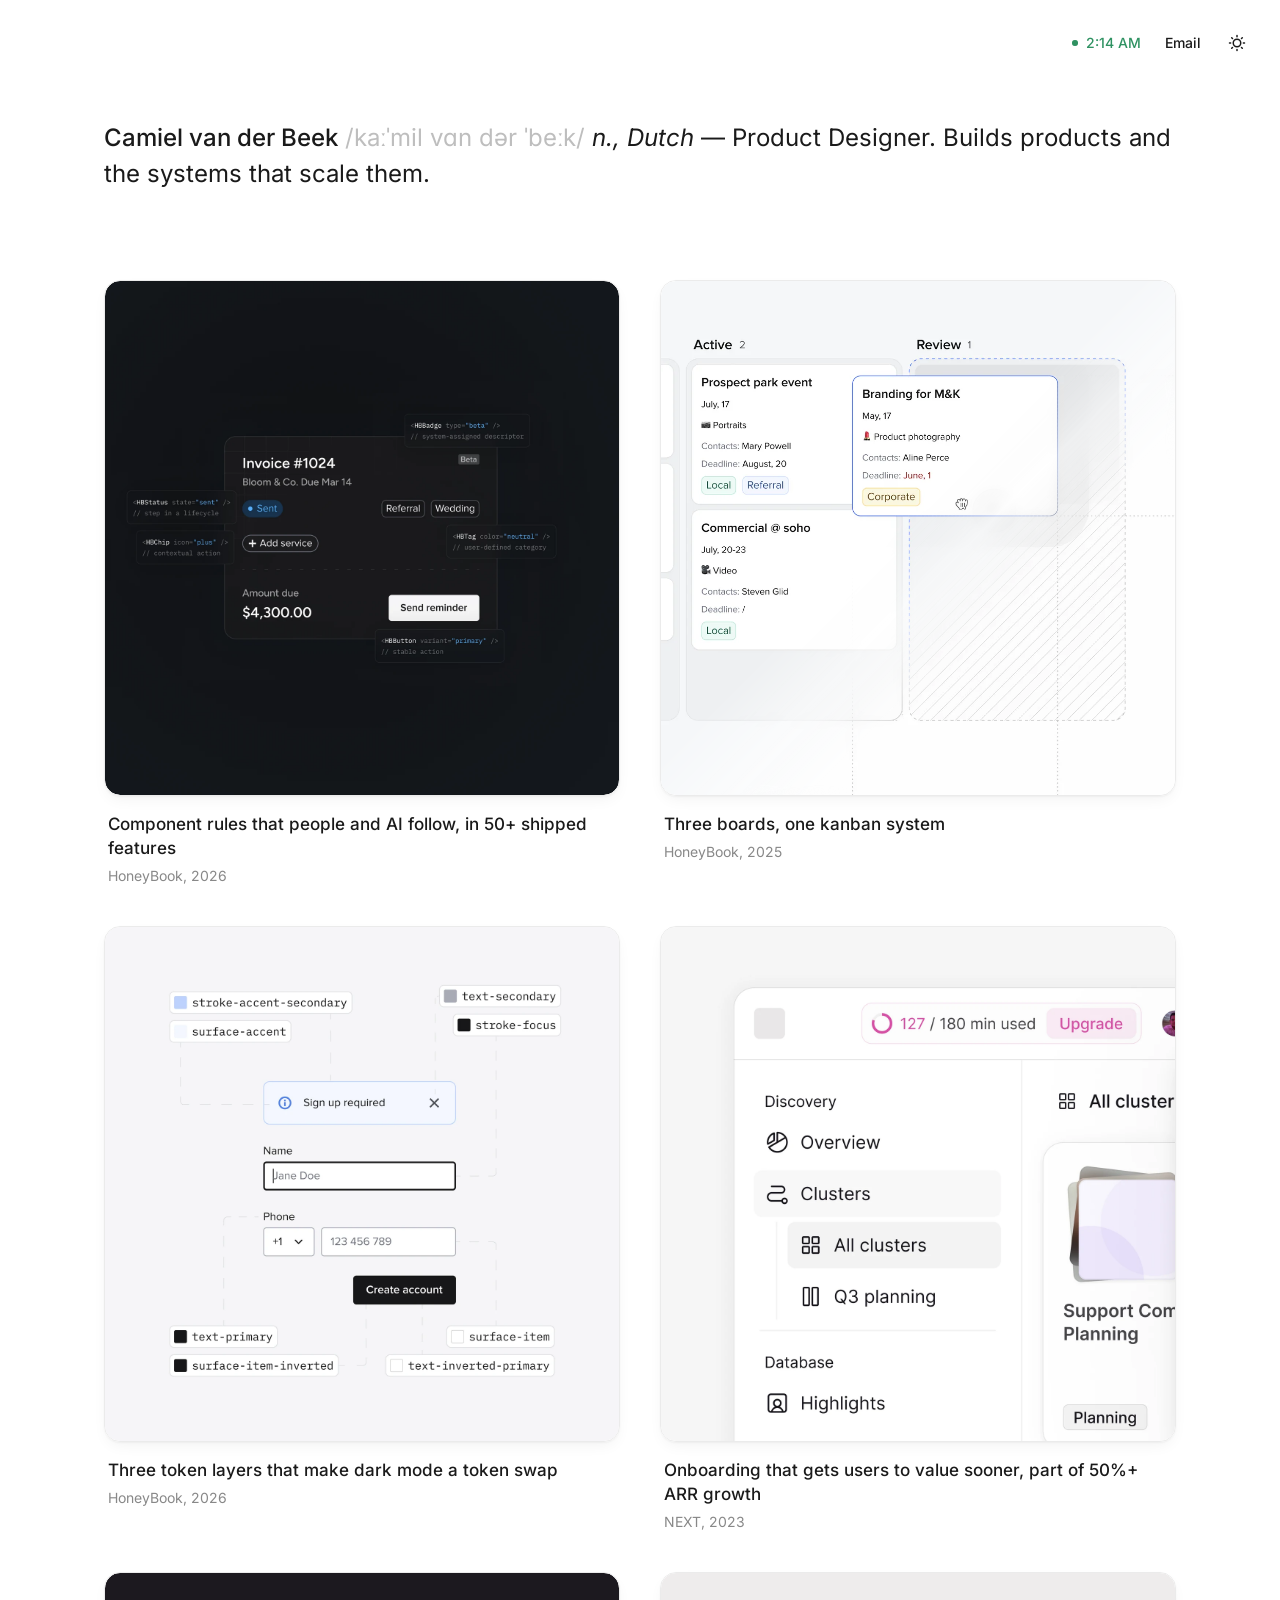
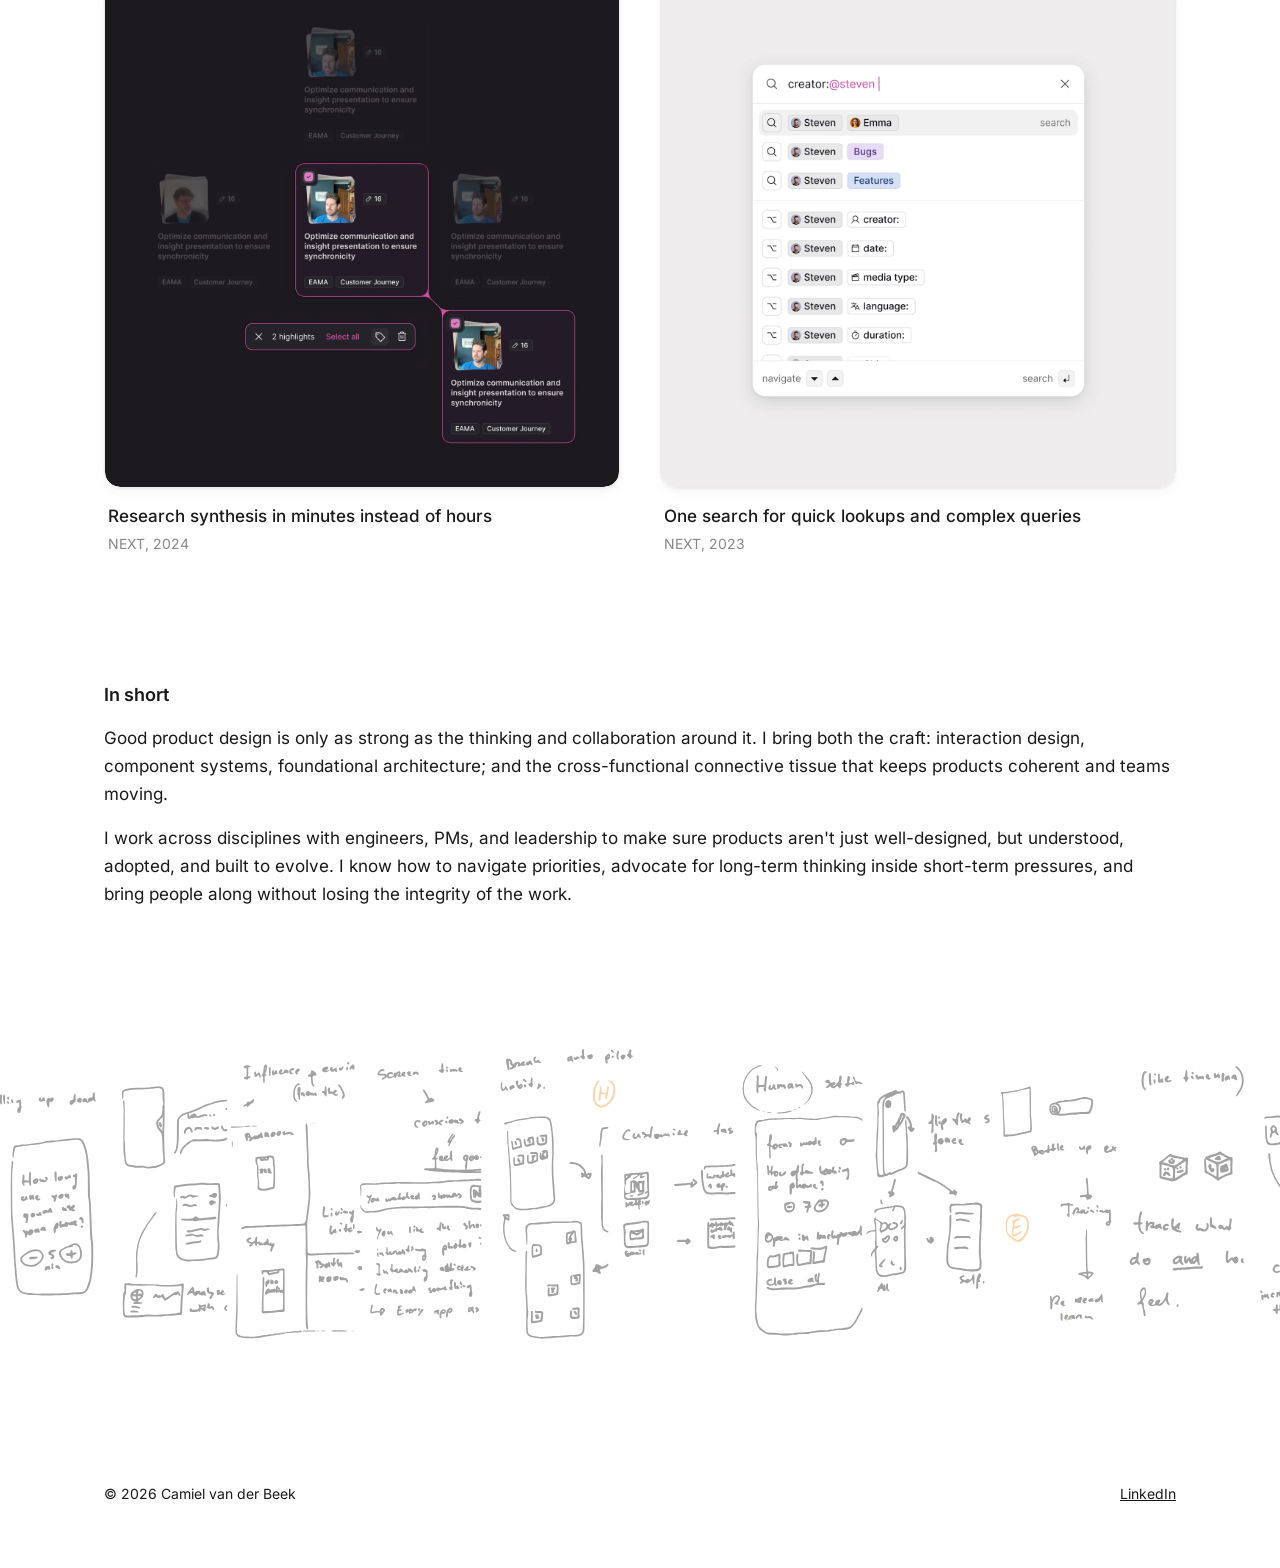
==== commit 5342c6fc: "Fill in token layers case study details Co-Authored-By: Claude Opus 5.5 <noreply@anthropic.com> Clau" ====
--- a/index.html
+++ b/index.html
@@ -50,7 +50,7 @@
 <ul class="work-fallback">
 <li><strong>Component rules that people and AI follow, in 50+ shipped features</strong> — HoneyBook, 2026</li>
 <li><strong>Three boards, one kanban system</strong> — HoneyBook, 2025</li>
-<li><strong>Three token layers that made dark mode a token swap</strong> — HoneyBook, 2026</li>
+<li><strong>Three token layers that make dark mode a token swap</strong> — HoneyBook, 2026</li>
 <li><strong>Onboarding that gets users to value sooner, part of 50%+ ARR growth</strong> — NEXT, 2023</li>
 <li><strong>Research synthesis in minutes instead of hours</strong> — NEXT, 2024</li>
 <li><strong>One search for quick lookups and complex queries</strong> — NEXT, 2023</li>
@@ -75,10 +75,10 @@
 <div class="modal-scrolling-container">
 <img src="./images/honeybook-clear-roles.webp" alt="An invoice card built from HBUI components (status, tags, chip, badge and button), each annotated with its code and its role, such as “step in a lifecycle”." class="modal-hero" decoding="async" fetchpriority="low"/>
 <h1 class="modal-header">Component rules that people and AI follow, in 50+ shipped features</h1>
-<div class="modal-meta"><p class="modal-paragraph"><strong>HoneyBook · 2026 · Senior Product Designer, Design Systems</strong></p><p class="modal-paragraph"><strong>Team:</strong> <mark class="todo">[me + N engineers, N designers]</mark> · <strong>Timeline:</strong> <mark class="todo">[months]</mark> · <strong>Outcome:</strong> 50+ features shipped on the right components, and generated code builds on HBUI instead of public libraries.</p></div>
+<div class="modal-meta"><p class="modal-paragraph"><strong>HoneyBook · 2026 · Senior Product Designer, Design Systems</strong></p><p class="modal-paragraph"><strong>Team:</strong> me, another designer and 2 engineers · <strong>Timeline:</strong> 2026, ongoing · <strong>Outcome:</strong> the new way code ships at HoneyBook, with 50+ features built on the right components and counting.</p></div>
 <h2 class="modal-subheader">The problem</h2>
 <p class="modal-paragraph">Vibe coding changed who builds at HoneyBook. PMs prototype, designers open PRs, and LLMs generate UI. That changes what a design system is for: HBUI now serves people and AI alike, and both need it to be unambiguous.</p>
-<p class="modal-paragraph">It wasn't. Across the library, components overlapped in look and purpose, with no written meaning behind them. Tags, chips, badges and statuses were the clearest example. People used them interchangeably, and an LLM had no way to tell them apart, so it guessed, or reached for a public library instead. <mark class="todo">[Optional: one concrete example of misuse you saw, e.g. a status rendered as a tag on an invoice.]</mark></p>
+<p class="modal-paragraph">It wasn't. Across the library, components overlapped in look and purpose, with no written meaning behind them. Tags were the clearest example: they were used for categories, for filters and for statuses, and each of those behaves differently. The same-looking element did three jobs with three interactions. People used components interchangeably, and an LLM had no way to tell them apart, so it guessed, or reached for a public library instead.</p>
 <h2 class="modal-subheader">Key decisions</h2>
 <img src="./images/honeybook-component-examples.png" loading="lazy" alt="Badge, status, tag, chip and button components shown side by side, each with its own role." class="modal-image"/>
 <h3 class="modal-decision">1. Define components by meaning, not by look.</h3>
@@ -91,7 +91,7 @@
 <li class="modal-paragraph">A <strong>Button</strong> is a stable action.</li>
 </ul>
 <p class="modal-paragraph">Then we aligned the visuals to match, so each one still feels related but now signals its purpose.</p>
-<p class="modal-paragraph"><em>Tradeoff:</em> <mark class="todo">[check]</mark> existing screens had to change to follow the new contracts. <mark class="todo">[How many / how you handled migration.]</mark></p>
+<p class="modal-paragraph"><em>Tradeoff:</em> many existing screens had to change to follow the new contracts. Tags became chips, badges or statuses, some badges became tags, and old "pills" became statuses or badges. Status got the most care, because in a CRM it carries the most weight.</p>
 <h3 class="modal-decision">2. One source of truth, not two.</h3>
 <p class="modal-paragraph">People rely on visuals and AI needs structured text. Writing every guideline twice would double the upkeep and let the two versions drift apart. Instead we restructured the guidelines as data, with one shared format that produces a Storybook page for people and a rules file for agents.</p>
 <p class="modal-paragraph"><em>Tradeoff:</em> writing guidelines as structured data is slower than free-form docs. It pays off on every update after.</p>
@@ -101,10 +101,11 @@
 <p class="modal-paragraph">Components have properties, and patterns have scenarios. They overlap enough to share a common format, but patterns differ heavily from each other. Forcing them into one template would have made the system brittle, so the format flexes where it has to.</p>
 <h2 class="modal-subheader">Impact</h2>
 <ul class="modal-list">
-<li class="modal-paragraph"><strong>50+ features</strong> have shipped on the right components.</li>
-<li class="modal-paragraph">Misuse now gets caught in review. <mark class="todo">[Number, e.g. review comments about component misuse dropped from X to Y per month.]</mark></li>
-<li class="modal-paragraph">Generated code builds on HBUI instead of public libraries. <mark class="todo">[Number, e.g. share of AI-generated PRs that pass system review on the first try.]</mark></li>
-<li class="modal-paragraph"><mark class="todo">[Optional: adoption by PMs and designers who open PRs, or a quote from an engineer.]</mark></li>
+<li class="modal-paragraph"><strong>50+ features and counting</strong> have shipped on the right components. It's now the way code ships at HoneyBook.</li>
+<li class="modal-paragraph"><strong>Every designer opens PRs now</strong>, building on the same rules as engineers and agents.</li>
+<li class="modal-paragraph">Every ship includes checks against the rules. They rarely need to step in, because the design is already right.</li>
+<li class="modal-paragraph">Fewer fixes are needed, and reviews are easier because the rules are clear.</li>
+<li class="modal-paragraph">Generated code builds on HBUI instead of public libraries.</li>
 </ul>
 <h2 class="modal-subheader">What I learned</h2>
 <p class="modal-paragraph">AI is here to stay, and so are systems. The work that made HBUI legible to agents (clear roles, plain language, one source of truth) is the same work that made it clearer for people. Systems are built around people, and human language outlasts any tool.</p>
@@ -150,35 +151,34 @@
 <div class="modal modal-q">
 <div class="modal-scrolling-container">
 <img src="./images/honeybook-tokenization-light.webp" alt="Light mode: a sign-up form with each color labeled by its semantic token, such as text-primary, surface-accent and stroke-focus." class="modal-hero theme-light-only" decoding="async" fetchpriority="low"/><img src="./images/honeybook-tokenization-dark.webp" alt="Dark mode: the same sign-up form and semantic tokens, with dark values swapped in." class="modal-hero theme-dark-only" decoding="async" fetchpriority="low"/>
-<h1 class="modal-header">Three token layers that made dark mode a token swap</h1>
-<div class="modal-meta"><p class="modal-paragraph"><strong>HoneyBook · 2026 · Senior Product Designer, Design Systems</strong></p><p class="modal-paragraph"><strong>Team:</strong> <mark class="todo">[me + N engineers]</mark> · <strong>Timeline:</strong> <mark class="todo">[months]</mark> · <strong>Outcome:</strong> light and dark mode run on the same components, with accessibility built into the foundation.</p></div>
-<h2 class="modal-subheader">The problem</h2>
-<p class="modal-paragraph">The foundations under a design system decide how far it can scale. At HoneyBook, visual decisions lived in too many places: <mark class="todo">[hardcoded values / one-off colors / per-component overrides — pick what's true]</mark>. Every theme change or contrast fix meant hunting through components, and dark mode would have meant designing much of the product twice.</p>
+<h1 class="modal-header">Three token layers that make dark mode a token swap</h1>
+<div class="modal-meta"><p class="modal-paragraph"><strong>HoneyBook · 2026 · Senior Product Designer, Design Systems</strong></p><p class="modal-paragraph"><strong>Team:</strong> me, 2 other designers and 2 engineers · <strong>Timeline:</strong> 2026 · <strong>Outcome:</strong> every component now runs on semantic tokens, with accessibility built in and dark mode about to launch as a pure token swap.</p></div>
+<h2 class="modal-subheader">The problem</h2>
+<p class="modal-paragraph">The foundations under a design system decide how far it can scale. At HoneyBook, they were outdated: some tokens, a lot of raw hex values, and many inconsistencies. Every theme change or contrast fix meant hunting through components, and dark mode would have meant designing much of the product twice.</p>
 <p class="modal-paragraph">The question was how to set up tokens that improve scale without making the system harder to understand or adopt.</p>
 <h2 class="modal-subheader">Key decisions</h2>
 <h3 class="modal-decision">1. Three layers, with strict rules about who uses what.</h3>
 <ul class="modal-list">
-<li class="modal-paragraph"><strong>Primitives</strong> hold raw values, such as <mark class="todo">[e.g. blue-600]</mark>.</li>
+<li class="modal-paragraph"><strong>Primitives</strong> hold raw values.</li>
 <li class="modal-paragraph"><strong>Semantic tokens</strong> name those values by purpose, such as secondary text or an accent surface.</li>
 <li class="modal-paragraph"><strong>Components</strong> only ever use semantic tokens. Never primitives, never raw values.</li>
 </ul>
 <p class="modal-paragraph"><em>Tradeoff:</em> the strict rule adds a step when someone needs a new color. That step is the point: it forces a conversation about purpose before a new value enters the system.</p>
 <h3 class="modal-decision">2. Name tokens by purpose, not appearance.</h3>
-<p class="modal-paragraph"><code>text-primary</code>, <code>surface-accent</code>, <code>stroke-focus</code> say what a color is for, not what it looks like. That's what makes theming possible: the purpose stays the same in dark mode, and only the value changes. <mark class="todo">[Optional: your naming pattern, e.g. category-role-state.]</mark></p>
+<p class="modal-paragraph"><code>text-primary</code>, <code>surface-accent</code>, <code>stroke-focus</code> say what a color is for, not what it looks like. That's what makes theming possible: the purpose stays the same in dark mode, and only the value changes. Every name follows one pattern: category (text, surface, stroke), then role or attribute (primary, accent, item), then state (hover, focus).</p>
 <h3 class="modal-decision">3. Put accessibility in the foundation.</h3>
-<p class="modal-paragraph">Contrast is checked at the token level, not patched per component. If every text and surface pairing passes <mark class="todo">[WCAG AA]</mark>, every component built on them inherits it. <mark class="todo">[How you checked: tooling, manual audit, contrast matrix.]</mark></p>
+<p class="modal-paragraph">Contrast is checked at the token level, not patched per component. Every text and surface pairing is checked, so every component built on them inherits accessible color.</p>
 <h3 class="modal-decision">4. Map before migrating.</h3>
-<p class="modal-paragraph">I started by mapping the layers beneath the UI: where consistency matters most, where change is most likely, and where values were already drifting. <mark class="todo">[What the audit found, e.g. X unique colors reduced to Y primitives and Z semantic tokens.]</mark></p>
-<h2 class="modal-subheader">Impact</h2>
-<ul class="modal-list">
-<li class="modal-paragraph">Light and dark mode are a token swap: same components, different values.</li>
-<li class="modal-paragraph"><mark class="todo">[Number, e.g. X hardcoded values replaced, or Y unique colors consolidated into Z tokens.]</mark></li>
-<li class="modal-paragraph"><mark class="todo">[Time or effort saved, e.g. a theme change that used to take days now takes one file change.]</mark></li>
-<li class="modal-paragraph">The same structure is what lets the system scale to <mark class="todo">[new surfaces / brands / AI-generated code]</mark>, because there's one place to change a decision.</li>
+<p class="modal-paragraph">I started by mapping the layers beneath the UI: where consistency matters most, where change is most likely, and where values were already drifting. Grays were the clearest case: about 20 different grays came down to a handful of semantic values.</p>
+<h2 class="modal-subheader">Impact</h2>
+<ul class="modal-list">
+<li class="modal-paragraph"><strong>Every component is rewired to semantic tokens.</strong> Dark mode is now a token swap, same components with different values, and it's about to launch.</li>
+<li class="modal-paragraph"><strong>About 20 grays</strong> now map to a handful of semantic values.</li>
+<li class="modal-paragraph"><strong>Every color pairing is contrast-checked</strong> at the foundation.</li>
+<li class="modal-paragraph">The same structure lets the system scale to new themes and to AI-generated code, because there's one place to change a decision.</li>
 </ul>
 <h2 class="modal-subheader">What I learned</h2>
 <p class="modal-paragraph">Foundations work is invisible, but it shapes everything that comes after. A strong token structure makes design decisions easier to change, scale and keep aligned across teams.</p>
-<p class="modal-paragraph"><em>Live demo idea:</em> this site's own theme toggle could run on the same three-layer structure, and the case study could link to it.</p>
 </div>
 <div class="iconbutton">
 <svg class="icon-in-button" viewBox="0 0 24 24" fill="none" stroke="currentColor" stroke-width="2" stroke-linecap="round" stroke-linejoin="round" aria-hidden="true"><path d="M18.9991 19L5 5.00098"/><path d="M19 5L5.00092 18.999"/></svg>
